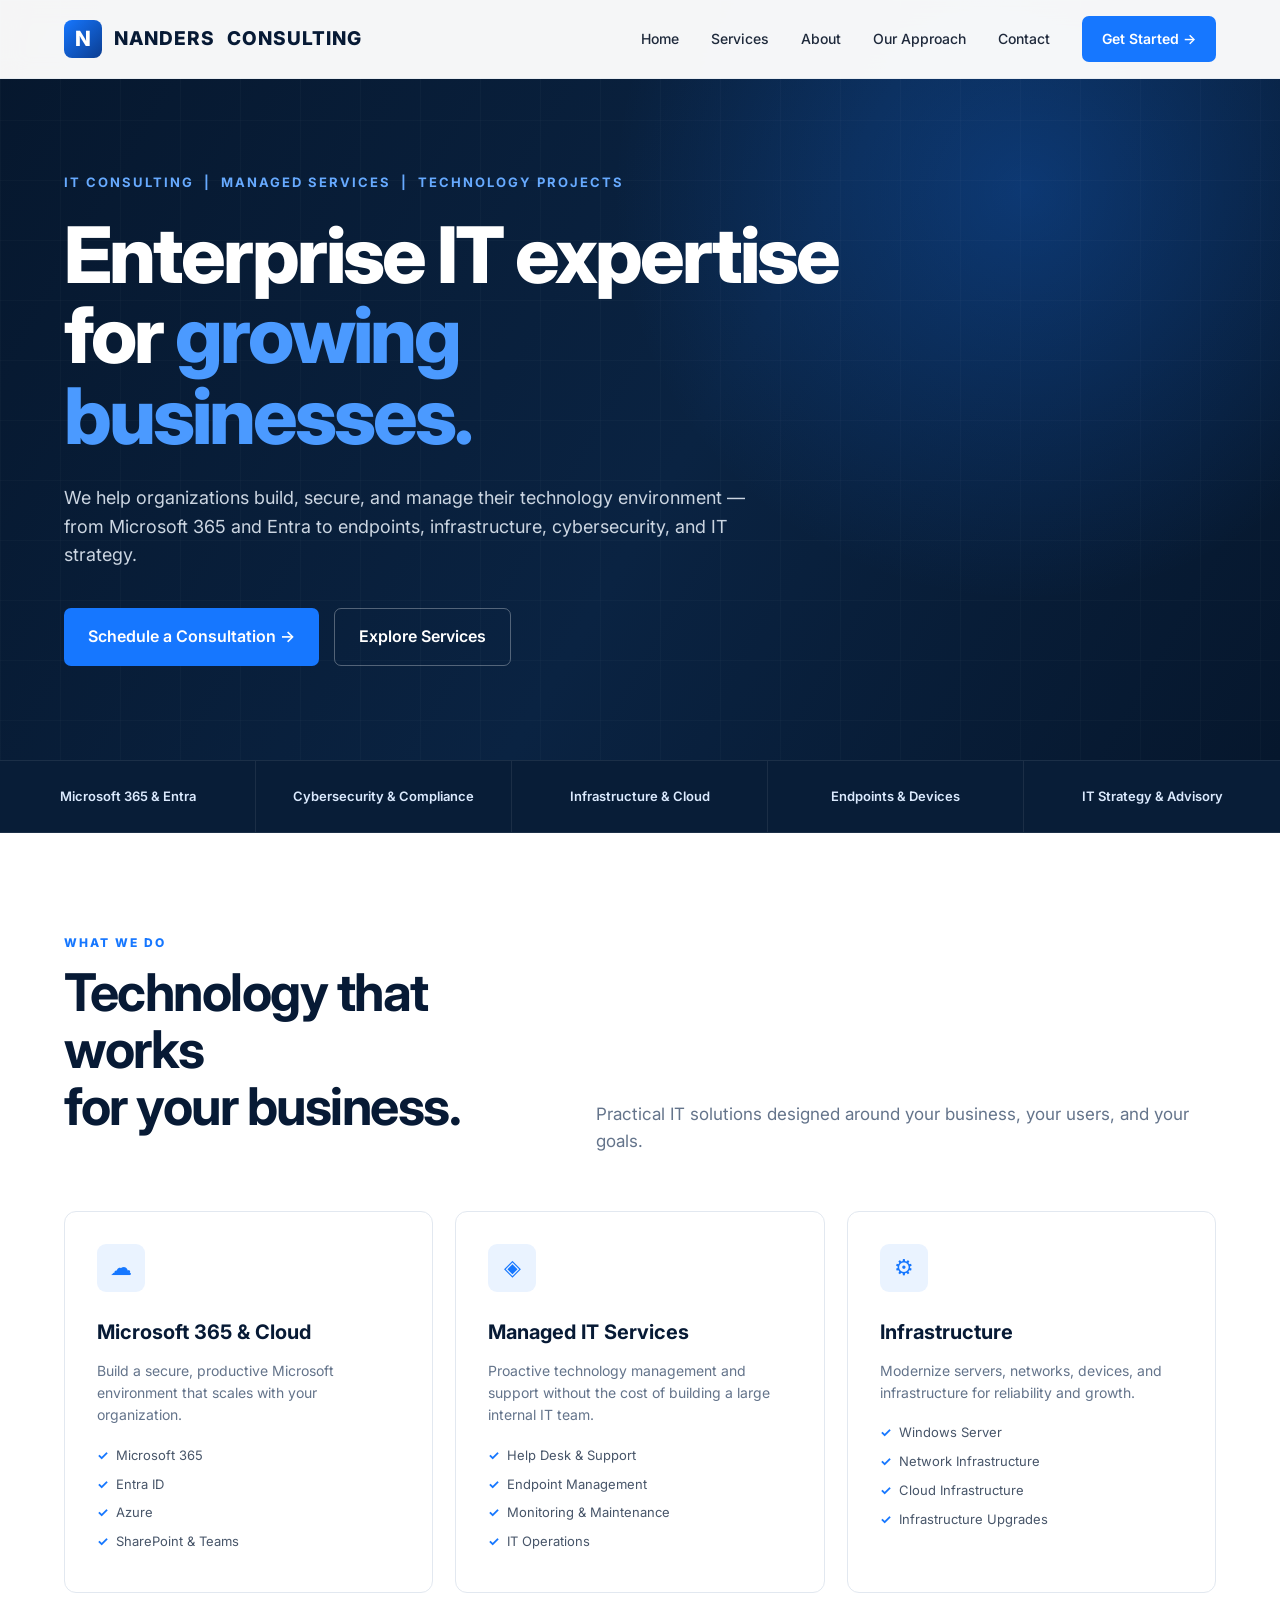
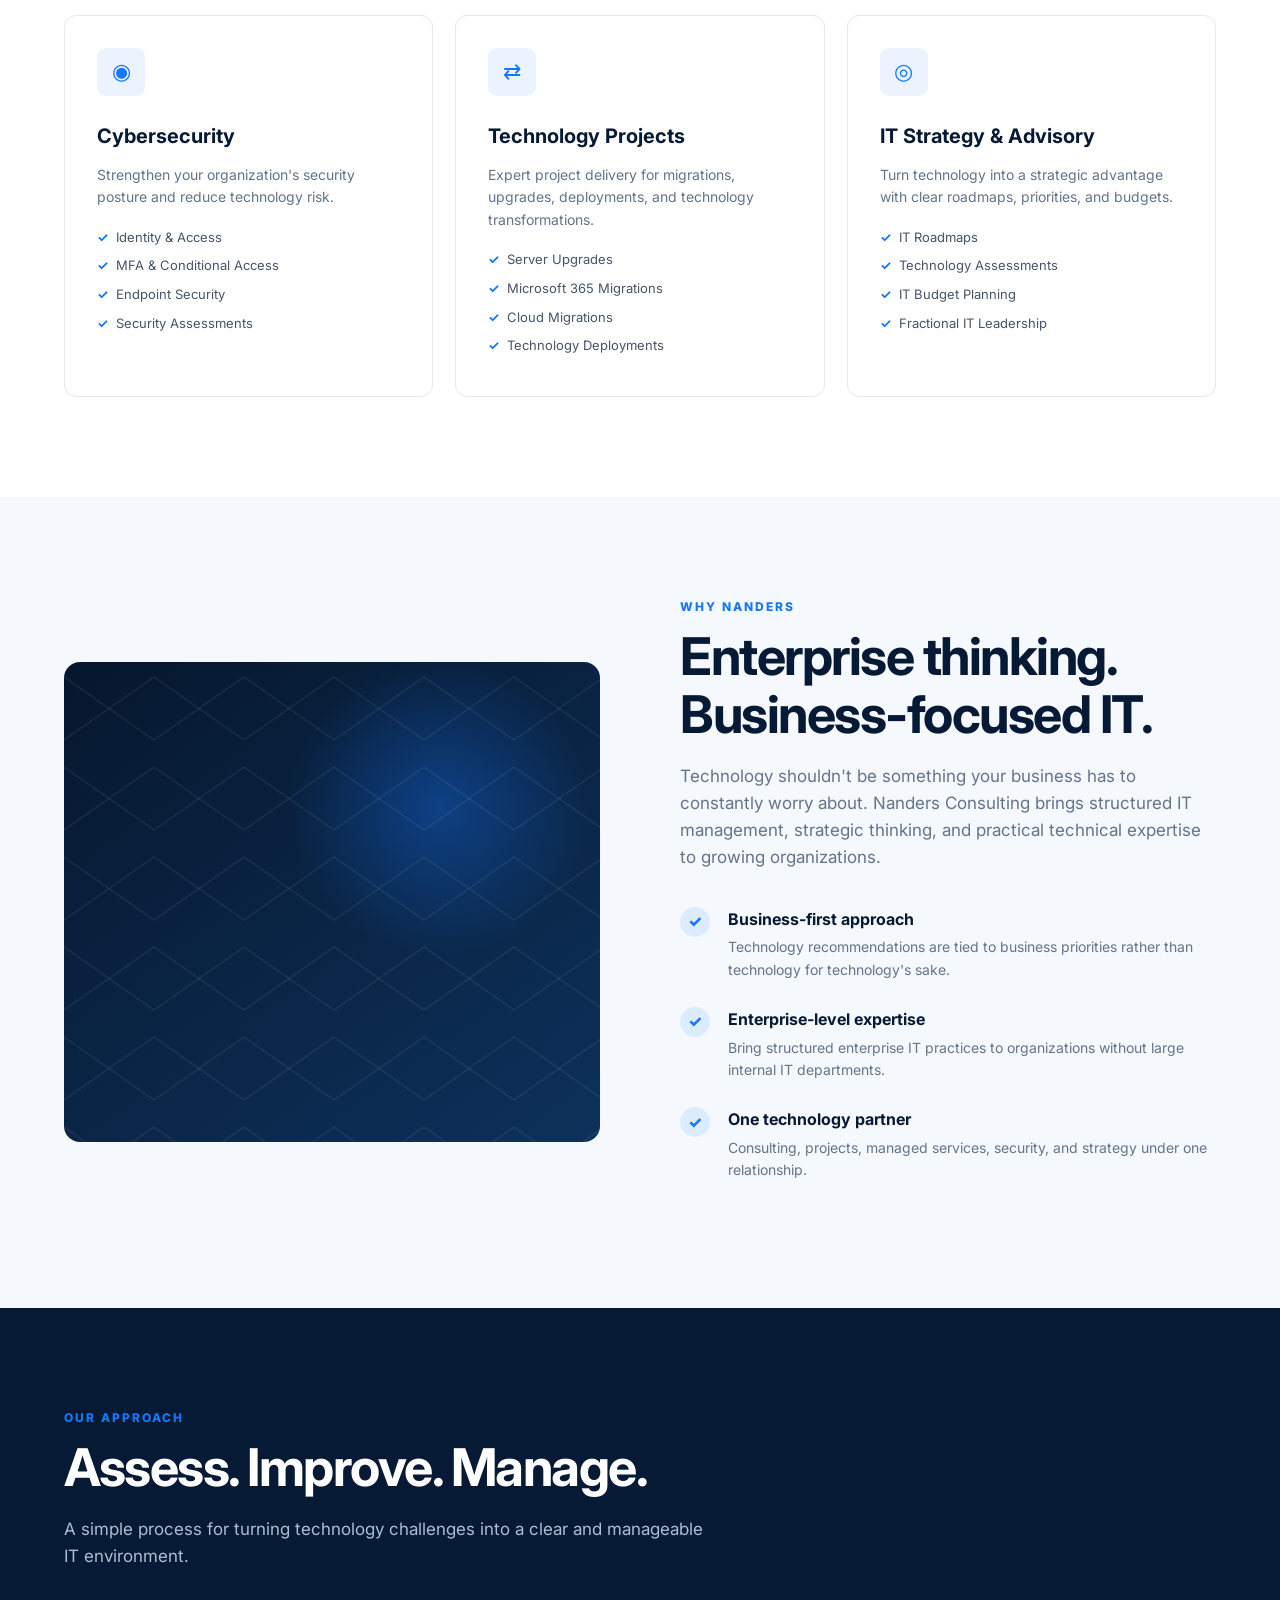
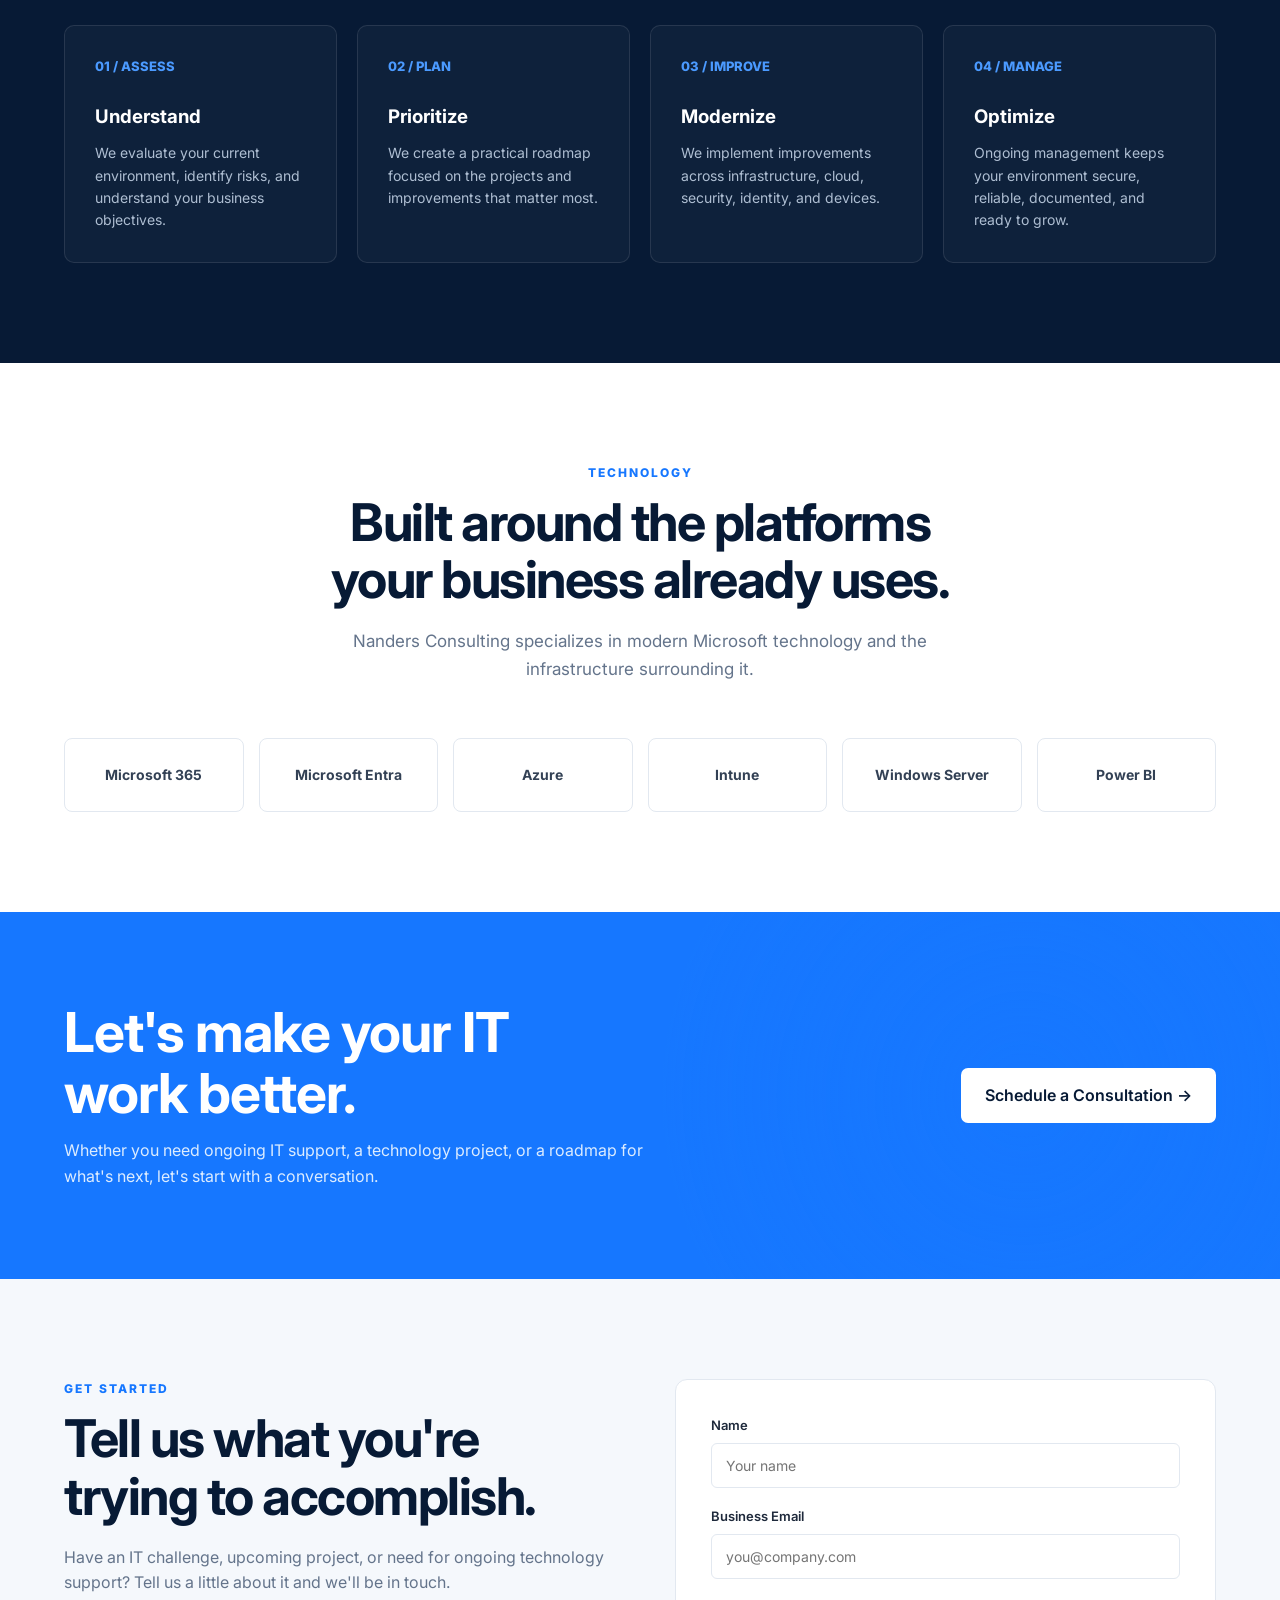
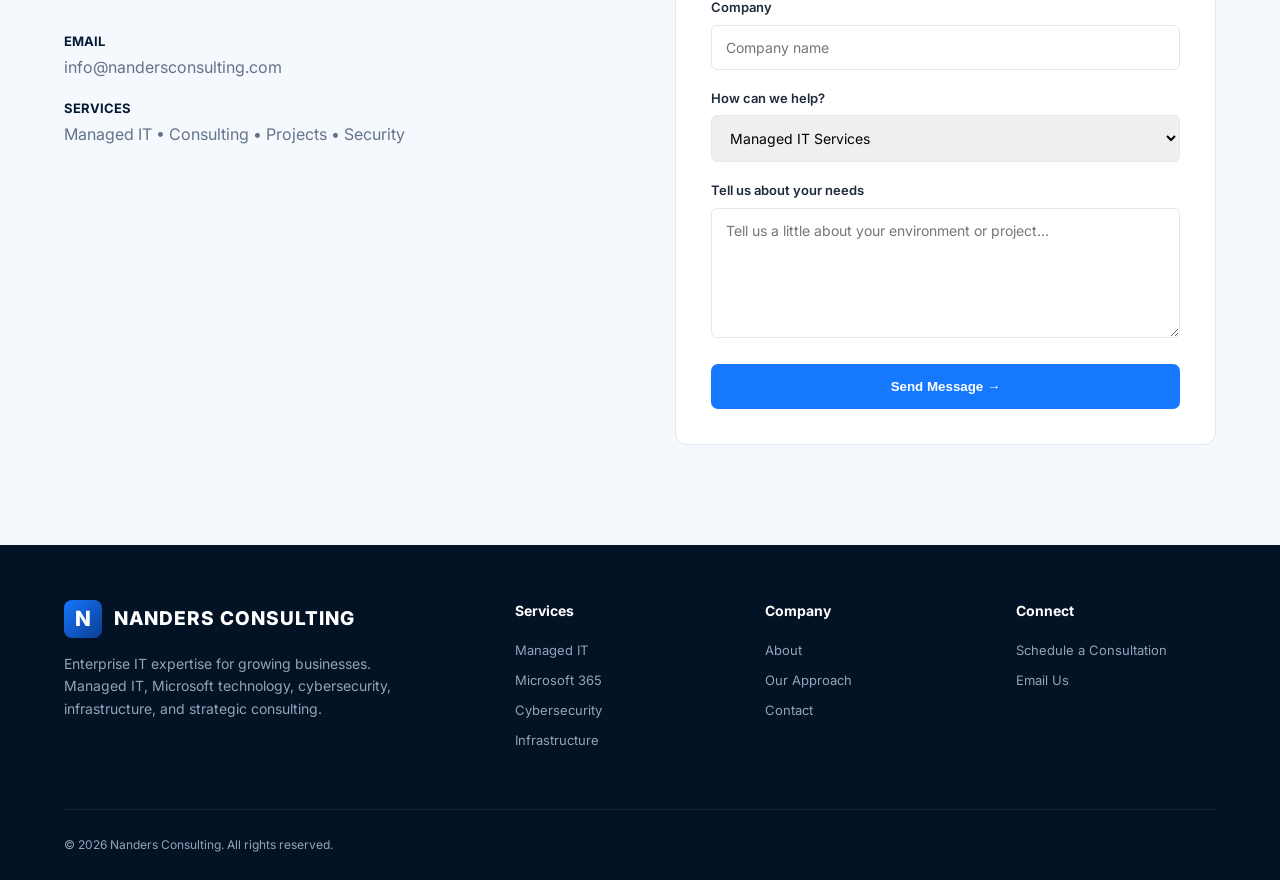
==== index.html @ 6efdb9e5 "Add files via upload" ====
<!DOCTYPE html>
<html lang="en">
<head>
    <meta charset="UTF-8">
    <meta name="viewport" content="width=device-width, initial-scale=1.0">

    <title>Nanders Consulting | IT Consulting & Managed Services</title>

    <meta name="description"
          content="Nanders Consulting provides IT consulting, managed services, cybersecurity, Microsoft 365, infrastructure, and technology projects for growing businesses.">

    <link rel="preconnect" href="https://fonts.googleapis.com">
    <link rel="preconnect" href="https://fonts.gstatic.com" crossorigin>
    <link href="https://fonts.googleapis.com/css2?family=Inter:wght@400;500;600;700;800&display=swap" rel="stylesheet">

    <style>

        /* =========================================
           GLOBAL
        ========================================= */

        :root {
            --navy: #071a35;
            --navy-light: #0d2749;
            --blue: #1677ff;
            --blue-light: #4b9aff;
            --white: #ffffff;
            --off-white: #f5f8fc;
            --gray: #64748b;
            --dark-gray: #1e293b;
            --border: #e2e8f0;
        }

        * {
            margin: 0;
            padding: 0;
            box-sizing: border-box;
        }

        html {
            scroll-behavior: smooth;
        }

        body {
            font-family: "Inter", sans-serif;
            color: var(--dark-gray);
            background: var(--white);
            line-height: 1.6;
        }

        a {
            text-decoration: none;
            color: inherit;
        }

        img {
            max-width: 100%;
        }

        .container {
            width: min(1180px, 90%);
            margin: auto;
        }

        .section {
            padding: 100px 0;
        }


        /* =========================================
           HEADER
        ========================================= */

        header {
            position: fixed;
            top: 0;
            left: 0;
            width: 100%;
            z-index: 1000;
            background: rgba(255,255,255,0.96);
            backdrop-filter: blur(12px);
            border-bottom: 1px solid rgba(226,232,240,.7);
        }

        .nav {
            height: 78px;
            display: flex;
            align-items: center;
            justify-content: space-between;
        }

        .logo {
            display: flex;
            align-items: center;
            gap: 12px;
            font-weight: 800;
            letter-spacing: 1px;
            font-size: 19px;
            color: var(--navy);
        }

        .logo-mark {
            width: 38px;
            height: 38px;
            border-radius: 8px;
            background: linear-gradient(135deg, var(--blue), #0b3d91);
            display: grid;
            place-items: center;
            color: white;
            font-weight: 800;
            font-size: 21px;
        }

        .nav-links {
            display: flex;
            align-items: center;
            gap: 32px;
            font-size: 14px;
            font-weight: 500;
        }

        .nav-links a {
            transition: .2s ease;
        }

        .nav-links a:hover {
            color: var(--blue);
        }

        .nav-button {
            background: var(--blue);
            color: white !important;
            padding: 12px 20px;
            border-radius: 7px;
            font-weight: 600;
        }

        .nav-button:hover {
            background: #0b63da;
        }

        .mobile-menu {
            display: none;
            font-size: 26px;
            cursor: pointer;
        }


        /* =========================================
           HERO
        ========================================= */

        .hero {
            min-height: 760px;
            padding-top: 78px;
            display: flex;
            align-items: center;
            position: relative;
            overflow: hidden;
            background:
                radial-gradient(circle at 80% 25%, rgba(22,119,255,.28), transparent 35%),
                linear-gradient(120deg, #06172d, #0a2342 55%, #06172d);
            color: white;
        }

        .hero::before {
            content: "";
            position: absolute;
            inset: 0;
            opacity: .18;
            background-image:
                linear-gradient(rgba(255,255,255,.12) 1px, transparent 1px),
                linear-gradient(90deg, rgba(255,255,255,.12) 1px, transparent 1px);
            background-size: 60px 60px;
        }

        .hero-content {
            position: relative;
            z-index: 2;
            max-width: 780px;
        }

        .eyebrow {
            color: #67aaff;
            font-size: 13px;
            font-weight: 700;
            letter-spacing: 2px;
            margin-bottom: 22px;
        }

        .hero h1 {
            font-size: clamp(48px, 7vw, 78px);
            line-height: 1.03;
            letter-spacing: -3px;
            margin-bottom: 28px;
            font-weight: 800;
        }

        .hero h1 span {
            color: var(--blue-light);
        }

        .hero p {
            max-width: 700px;
            font-size: 18px;
            color: #cbd5e1;
            margin-bottom: 38px;
        }

        .hero-buttons {
            display: flex;
            gap: 15px;
            flex-wrap: wrap;
        }

        .btn {
            display: inline-flex;
            align-items: center;
            justify-content: center;
            padding: 15px 24px;
            border-radius: 7px;
            font-weight: 600;
            transition: .25s ease;
        }

        .btn-primary {
            background: var(--blue);
            color: white;
        }

        .btn-primary:hover {
            transform: translateY(-2px);
            background: #0d68e6;
        }

        .btn-outline {
            border: 1px solid rgba(255,255,255,.3);
            color: white;
        }

        .btn-outline:hover {
            background: rgba(255,255,255,.08);
        }


        /* =========================================
           SERVICE BAR
        ========================================= */

        .service-bar {
            background: #081d37;
            border-top: 1px solid rgba(255,255,255,.08);
            border-bottom: 1px solid rgba(255,255,255,.08);
        }

        .service-grid {
            display: grid;
            grid-template-columns: repeat(5, 1fr);
        }

        .service-item {
            padding: 25px 18px;
            color: #dbeafe;
            text-align: center;
            font-size: 13px;
            font-weight: 600;
            border-right: 1px solid rgba(255,255,255,.08);
        }

        .service-item:last-child {
            border-right: none;
        }


        /* =========================================
           SECTION HEADERS
        ========================================= */

        .section-label {
            color: var(--blue);
            font-size: 12px;
            font-weight: 800;
            letter-spacing: 2px;
            margin-bottom: 12px;
        }

        .section-title {
            font-size: clamp(34px, 5vw, 52px);
            line-height: 1.1;
            letter-spacing: -1.5px;
            color: var(--navy);
            margin-bottom: 20px;
        }

        .section-description {
            color: var(--gray);
            max-width: 650px;
            font-size: 17px;
        }


        /* =========================================
           SERVICES
        ========================================= */

        .services {
            background: var(--white);
        }

        .services-header {
            display: flex;
            justify-content: space-between;
            align-items: end;
            margin-bottom: 55px;
            gap: 40px;
        }

        .services-grid {
            display: grid;
            grid-template-columns: repeat(3, 1fr);
            gap: 22px;
        }

        .service-card {
            border: 1px solid var(--border);
            border-radius: 12px;
            padding: 32px;
            transition: .25s ease;
            background: white;
        }

        .service-card:hover {
            transform: translateY(-5px);
            border-color: #b9d5ff;
            box-shadow: 0 15px 40px rgba(15, 40, 80, .08);
        }

        .service-icon {
            width: 48px;
            height: 48px;
            display: grid;
            place-items: center;
            border-radius: 9px;
            background: #eaf3ff;
            color: var(--blue);
            font-size: 22px;
            margin-bottom: 24px;
        }

        .service-card h3 {
            font-size: 20px;
            color: var(--navy);
            margin-bottom: 12px;
        }

        .service-card p {
            color: var(--gray);
            font-size: 14px;
        }

        .service-card ul {
            margin-top: 18px;
            list-style: none;
        }

        .service-card li {
            font-size: 13px;
            color: #475569;
            margin: 8px 0;
        }

        .service-card li::before {
            content: "✓";
            color: var(--blue);
            font-weight: bold;
            margin-right: 8px;
        }


        /* =========================================
           WHY NANDERS
        ========================================= */

        .why {
            background: var(--off-white);
        }

        .why-grid {
            display: grid;
            grid-template-columns: 1fr 1fr;
            gap: 80px;
            align-items: center;
        }

        .why-image {
            min-height: 480px;
            border-radius: 16px;
            background:
                radial-gradient(circle at 70% 30%, rgba(22,119,255,.35), transparent 30%),
                linear-gradient(145deg, #06172d, #0d315b);
            position: relative;
            overflow: hidden;
        }

        .network-lines {
            position: absolute;
            inset: 0;
            background-image:
                linear-gradient(35deg, transparent 48%, rgba(255,255,255,.08) 49%, transparent 50%),
                linear-gradient(-35deg, transparent 48%, rgba(255,255,255,.08) 49%, transparent 50%);
            background-size: 90px 90px;
        }

        .why-list {
            margin-top: 35px;
        }

        .why-item {
            display: flex;
            gap: 18px;
            margin-bottom: 26px;
        }

        .check {
            flex-shrink: 0;
            width: 30px;
            height: 30px;
            border-radius: 50%;
            background: #dcecff;
            color: var(--blue);
            display: grid;
            place-items: center;
            font-weight: 800;
        }

        .why-item h4 {
            color: var(--navy);
            margin-bottom: 4px;
        }

        .why-item p {
            color: var(--gray);
            font-size: 14px;
        }


        /* =========================================
           APPROACH
        ========================================= */

        .approach {
            background: var(--navy);
            color: white;
        }

        .approach .section-title {
            color: white;
        }

        .approach .section-description {
            color: #aebed2;
        }

        .approach-grid {
            margin-top: 55px;
            display: grid;
            grid-template-columns: repeat(4, 1fr);
            gap: 20px;
        }

        .approach-card {
            border: 1px solid rgba(255,255,255,.1);
            padding: 30px;
            border-radius: 10px;
            background: rgba(255,255,255,.03);
        }

        .number {
            color: #4b9aff;
            font-size: 13px;
            font-weight: 800;
            margin-bottom: 25px;
        }

        .approach-card h3 {
            margin-bottom: 10px;
        }

        .approach-card p {
            color: #aebed2;
            font-size: 14px;
        }


        /* =========================================
           TECHNOLOGIES
        ========================================= */

        .technology {
            text-align: center;
        }

        .technology .section-description {
            margin: auto;
        }

        .tech-grid {
            margin-top: 55px;
            display: grid;
            grid-template-columns: repeat(6, 1fr);
            gap: 15px;
        }

        .tech {
            border: 1px solid var(--border);
            padding: 25px 10px;
            border-radius: 8px;
            font-weight: 700;
            color: #334155;
            font-size: 14px;
        }


        /* =========================================
           CTA
        ========================================= */

        .cta {
            background:
                radial-gradient(circle at 80% 50%, rgba(22,119,255,.35), transparent 35%),
                var(--blue);
            color: white;
            padding: 90px 0;
        }

        .cta-inner {
            display: flex;
            justify-content: space-between;
            align-items: center;
            gap: 40px;
        }

        .cta h2 {
            font-size: clamp(35px, 5vw, 55px);
            line-height: 1.1;
            letter-spacing: -1px;
            margin-bottom: 15px;
        }

        .cta p {
            color: #dcecff;
            max-width: 600px;
        }

        .cta .btn {
            background: white;
            color: var(--navy);
            white-space: nowrap;
        }


        /* =========================================
           CONTACT
        ========================================= */

        .contact {
            background: var(--off-white);
        }

        .contact-grid {
            display: grid;
            grid-template-columns: 1fr 1fr;
            gap: 70px;
        }

        .contact-info p {
            color: var(--gray);
            margin-bottom: 25px;
        }

        .contact-details {
            margin-top: 35px;
        }

        .contact-detail {
            margin-bottom: 18px;
        }

        .contact-detail strong {
            display: block;
            color: var(--navy);
            font-size: 13px;
            margin-bottom: 3px;
        }

        .contact-detail span {
            color: var(--gray);
        }

        .contact-form {
            background: white;
            border: 1px solid var(--border);
            padding: 35px;
            border-radius: 12px;
        }

        .form-group {
            margin-bottom: 18px;
        }

        .form-group label {
            display: block;
            font-size: 13px;
            font-weight: 600;
            margin-bottom: 7px;
        }

        .form-group input,
        .form-group textarea,
        .form-group select {
            width: 100%;
            padding: 13px 14px;
            border: 1px solid var(--border);
            border-radius: 6px;
            font-family: inherit;
            font-size: 14px;
            outline: none;
        }

        .form-group input:focus,
        .form-group textarea:focus,
        .form-group select:focus {
            border-color: var(--blue);
        }

        .form-group textarea {
            min-height: 130px;
            resize: vertical;
        }

        .form-submit {
            border: none;
            cursor: pointer;
            width: 100%;
        }


        /* =========================================
           FOOTER
        ========================================= */

        footer {
            background: #041225;
            color: #94a3b8;
            padding: 55px 0 25px;
        }

        .footer-grid {
            display: grid;
            grid-template-columns: 2fr 1fr 1fr 1fr;
            gap: 50px;
            margin-bottom: 50px;
        }

        .footer-logo {
            color: white;
            margin-bottom: 15px;
        }

        .footer-description {
            max-width: 350px;
            font-size: 14px;
        }

        footer h4 {
            color: white;
            margin-bottom: 18px;
            font-size: 14px;
        }

        footer ul {
            list-style: none;
        }

        footer li {
            margin: 9px 0;
            font-size: 13px;
        }

        footer a:hover {
            color: white;
        }

        .copyright {
            padding-top: 25px;
            border-top: 1px solid rgba(255,255,255,.08);
            font-size: 12px;
        }


        /* =========================================
           RESPONSIVE
        ========================================= */

        @media (max-width: 900px) {

            .nav-links {
                display: none;
                position: absolute;
                top: 78px;
                left: 0;
                width: 100%;
                background: white;
                flex-direction: column;
                padding: 25px;
                gap: 20px;
                border-bottom: 1px solid var(--border);
            }

            .nav-links.active {
                display: flex;
            }

            .mobile-menu {
                display: block;
            }

            .service-grid {
                grid-template-columns: repeat(2, 1fr);
            }

            .service-item {
                border-bottom: 1px solid rgba(255,255,255,.08);
            }

            .services-grid {
                grid-template-columns: repeat(2, 1fr);
            }

            .why-grid,
            .contact-grid {
                grid-template-columns: 1fr;
            }

            .approach-grid {
                grid-template-columns: repeat(2, 1fr);
            }

            .tech-grid {
                grid-template-columns: repeat(3, 1fr);
            }

            .footer-grid {
                grid-template-columns: repeat(2, 1fr);
            }

            .cta-inner {
                flex-direction: column;
                align-items: flex-start;
            }
        }


        @media (max-width: 600px) {

            .section {
                padding: 70px 0;
            }

            .hero {
                min-height: 680px;
            }

            .hero h1 {
                font-size: 48px;
                letter-spacing: -2px;
            }

            .hero p {
                font-size: 16px;
            }

            .service-grid,
            .services-grid,
            .approach-grid,
            .tech-grid,
            .footer-grid {
                grid-template-columns: 1fr;
            }

            .services-header {
                display: block;
            }

            .why-image {
                min-height: 320px;
            }

            .contact-form {
                padding: 25px;
            }

            .footer-grid {
                gap: 30px;
            }
        }

    </style>
</head>


<body>


<!-- =========================================
     HEADER
========================================= -->

<header>

    <div class="container nav">

        <a href="#" class="logo">

            <div class="logo-mark">
                N
            </div>

            NANDERS
            <span>CONSULTING</span>

        </a>


        <nav class="nav-links" id="navLinks">

            <a href="#home">Home</a>
            <a href="#services">Services</a>
            <a href="#about">About</a>
            <a href="#approach">Our Approach</a>
            <a href="#contact">Contact</a>

            <a href="#contact" class="nav-button">
                Get Started →
            </a>

        </nav>


        <div class="mobile-menu" id="mobileMenu">
            ☰
        </div>

    </div>

</header>



<!-- =========================================
     HERO
========================================= -->

<section class="hero" id="home">

    <div class="container">

        <div class="hero-content">

            <div class="eyebrow">
                IT CONSULTING &nbsp;|&nbsp; MANAGED SERVICES &nbsp;|&nbsp; TECHNOLOGY PROJECTS
            </div>

            <h1>
                Enterprise IT expertise for
                <span>growing businesses.</span>
            </h1>

            <p>
                We help organizations build, secure, and manage their
                technology environment — from Microsoft 365 and Entra
                to endpoints, infrastructure, cybersecurity, and IT strategy.
            </p>

            <div class="hero-buttons">

                <a href="#contact" class="btn btn-primary">
                    Schedule a Consultation →
                </a>

                <a href="#services" class="btn btn-outline">
                    Explore Services
                </a>

            </div>

        </div>

    </div>

</section>



<!-- =========================================
     SERVICE BAR
========================================= -->

<section class="service-bar">

    <div class="service-grid">

        <div class="service-item">
            Microsoft 365 & Entra
        </div>

        <div class="service-item">
            Cybersecurity & Compliance
        </div>

        <div class="service-item">
            Infrastructure & Cloud
        </div>

        <div class="service-item">
            Endpoints & Devices
        </div>

        <div class="service-item">
            IT Strategy & Advisory
        </div>

    </div>

</section>



<!-- =========================================
     SERVICES
========================================= -->

<section class="section services" id="services">

    <div class="container">

        <div class="services-header">

            <div>

                <div class="section-label">
                    WHAT WE DO
                </div>

                <h2 class="section-title">
                    Technology that works<br>
                    for your business.
                </h2>

            </div>

            <p class="section-description">
                Practical IT solutions designed around your business,
                your users, and your goals.
            </p>

        </div>


        <div class="services-grid">


            <!-- CARD -->

            <div class="service-card">

                <div class="service-icon">
                    ☁
                </div>

                <h3>
                    Microsoft 365 & Cloud
                </h3>

                <p>
                    Build a secure, productive Microsoft environment
                    that scales with your organization.
                </p>

                <ul>
                    <li>Microsoft 365</li>
                    <li>Entra ID</li>
                    <li>Azure</li>
                    <li>SharePoint & Teams</li>
                </ul>

            </div>


            <!-- CARD -->

            <div class="service-card">

                <div class="service-icon">
                    ◈
                </div>

                <h3>
                    Managed IT Services
                </h3>

                <p>
                    Proactive technology management and support
                    without the cost of building a large internal IT team.
                </p>

                <ul>
                    <li>Help Desk & Support</li>
                    <li>Endpoint Management</li>
                    <li>Monitoring & Maintenance</li>
                    <li>IT Operations</li>
                </ul>

            </div>


            <!-- CARD -->

            <div class="service-card">

                <div class="service-icon">
                    ⚙
                </div>

                <h3>
                    Infrastructure
                </h3>

                <p>
                    Modernize servers, networks, devices, and
                    infrastructure for reliability and growth.
                </p>

                <ul>
                    <li>Windows Server</li>
                    <li>Network Infrastructure</li>
                    <li>Cloud Infrastructure</li>
                    <li>Infrastructure Upgrades</li>
                </ul>

            </div>


            <!-- CARD -->

            <div class="service-card">

                <div class="service-icon">
                    ◉
                </div>

                <h3>
                    Cybersecurity
                </h3>

                <p>
                    Strengthen your organization's security posture
                    and reduce technology risk.
                </p>

                <ul>
                    <li>Identity & Access</li>
                    <li>MFA & Conditional Access</li>
                    <li>Endpoint Security</li>
                    <li>Security Assessments</li>
                </ul>

            </div>


            <!-- CARD -->

            <div class="service-card">

                <div class="service-icon">
                    ⇄
                </div>

                <h3>
                    Technology Projects
                </h3>

                <p>
                    Expert project delivery for migrations,
                    upgrades, deployments, and technology transformations.
                </p>

                <ul>
                    <li>Server Upgrades</li>
                    <li>Microsoft 365 Migrations</li>
                    <li>Cloud Migrations</li>
                    <li>Technology Deployments</li>
                </ul>

            </div>


            <!-- CARD -->

            <div class="service-card">

                <div class="service-icon">
                    ◎
                </div>

                <h3>
                    IT Strategy & Advisory
                </h3>

                <p>
                    Turn technology into a strategic advantage with
                    clear roadmaps, priorities, and budgets.
                </p>

                <ul>
                    <li>IT Roadmaps</li>
                    <li>Technology Assessments</li>
                    <li>IT Budget Planning</li>
                    <li>Fractional IT Leadership</li>
                </ul>

            </div>

        </div>

    </div>

</section>



<!-- =========================================
     WHY NANDERS
========================================= -->

<section class="section why" id="about">

    <div class="container">

        <div class="why-grid">


            <div class="why-image">

                <div class="network-lines"></div>

            </div>


            <div>

                <div class="section-label">
                    WHY NANDERS
                </div>

                <h2 class="section-title">
                    Enterprise thinking.
                    Business-focused IT.
                </h2>

                <p class="section-description">
                    Technology shouldn't be something your business
                    has to constantly worry about. Nanders Consulting
                    brings structured IT management, strategic thinking,
                    and practical technical expertise to growing organizations.
                </p>


                <div class="why-list">


                    <div class="why-item">

                        <div class="check">
                            ✓
                        </div>

                        <div>

                            <h4>
                                Business-first approach
                            </h4>

                            <p>
                                Technology recommendations are tied to
                                business priorities rather than technology for technology's sake.
                            </p>

                        </div>

                    </div>


                    <div class="why-item">

                        <div class="check">
                            ✓
                        </div>

                        <div>

                            <h4>
                                Enterprise-level expertise
                            </h4>

                            <p>
                                Bring structured enterprise IT practices
                                to organizations without large internal IT departments.
                            </p>

                        </div>

                    </div>


                    <div class="why-item">

                        <div class="check">
                            ✓
                        </div>

                        <div>

                            <h4>
                                One technology partner
                            </h4>

                            <p>
                                Consulting, projects, managed services,
                                security, and strategy under one relationship.
                            </p>

                        </div>

                    </div>

                </div>

            </div>

        </div>

    </div>

</section>



<!-- =========================================
     APPROACH
========================================= -->

<section class="section approach" id="approach">

    <div class="container">

        <div class="section-label">
            OUR APPROACH
        </div>

        <h2 class="section-title">
            Assess. Improve. Manage.
        </h2>

        <p class="section-description">
            A simple process for turning technology challenges
            into a clear and manageable IT environment.
        </p>


        <div class="approach-grid">


            <div class="approach-card">

                <div class="number">
                    01 / ASSESS
                </div>

                <h3>
                    Understand
                </h3>

                <p>
                    We evaluate your current environment,
                    identify risks, and understand your business objectives.
                </p>

            </div>


            <div class="approach-card">

                <div class="number">
                    02 / PLAN
                </div>

                <h3>
                    Prioritize
                </h3>

                <p>
                    We create a practical roadmap focused on
                    the projects and improvements that matter most.
                </p>

            </div>


            <div class="approach-card">

                <div class="number">
                    03 / IMPROVE
                </div>

                <h3>
                    Modernize
                </h3>

                <p>
                    We implement improvements across infrastructure,
                    cloud, security, identity, and devices.
                </p>

            </div>


            <div class="approach-card">

                <div class="number">
                    04 / MANAGE
                </div>

                <h3>
                    Optimize
                </h3>

                <p>
                    Ongoing management keeps your environment
                    secure, reliable, documented, and ready to grow.
                </p>

            </div>

        </div>

    </div>

</section>



<!-- =========================================
     TECHNOLOGY
========================================= -->

<section class="section technology">

    <div class="container">

        <div class="section-label">
            TECHNOLOGY
        </div>

        <h2 class="section-title">
            Built around the platforms<br>
            your business already uses.
        </h2>

        <p class="section-description">
            Nanders Consulting specializes in modern Microsoft
            technology and the infrastructure surrounding it.
        </p>


        <div class="tech-grid">

            <div class="tech">
                Microsoft 365
            </div>

            <div class="tech">
                Microsoft Entra
            </div>

            <div class="tech">
                Azure
            </div>

            <div class="tech">
                Intune
            </div>

            <div class="tech">
                Windows Server
            </div>

            <div class="tech">
                Power BI
            </div>

        </div>

    </div>

</section>



<!-- =========================================
     CTA
========================================= -->

<section class="cta">

    <div class="container cta-inner">

        <div>

            <h2>
                Let's make your IT<br>
                work better.
            </h2>

            <p>
                Whether you need ongoing IT support,
                a technology project, or a roadmap for what's next,
                let's start with a conversation.
            </p>

        </div>


        <a href="#contact" class="btn">
            Schedule a Consultation →
        </a>

    </div>

</section>



<!-- =========================================
     CONTACT
========================================= -->

<section class="section contact" id="contact">

    <div class="container">

        <div class="contact-grid">


            <div class="contact-info">

                <div class="section-label">
                    GET STARTED
                </div>

                <h2 class="section-title">
                    Tell us what you're
                    trying to accomplish.
                </h2>

                <p>
                    Have an IT challenge, upcoming project,
                    or need for ongoing technology support?
                    Tell us a little about it and we'll be in touch.
                </p>


                <div class="contact-details">

                    <div class="contact-detail">

                        <strong>
                            EMAIL
                        </strong>

                        <span>
                            info@nandersconsulting.com
                        </span>

                    </div>


                    <div class="contact-detail">

                        <strong>
                            SERVICES
                        </strong>

                        <span>
                            Managed IT • Consulting • Projects • Security
                        </span>

                    </div>

                </div>

            </div>



            <form class="contact-form" id="contactForm">


                <div class="form-group">

                    <label>
                        Name
                    </label>

                    <input
                        type="text"
                        name="name"
                        placeholder="Your name"
                        required
                    >

                </div>


                <div class="form-group">

                    <label>
                        Business Email
                    </label>

                    <input
                        type="email"
                        name="email"
                        placeholder="you@company.com"
                        required
                    >

                </div>


                <div class="form-group">

                    <label>
                        Company
                    </label>

                    <input
                        type="text"
                        name="company"
                        placeholder="Company name"
                    >

                </div>


                <div class="form-group">

                    <label>
                        How can we help?
                    </label>

                    <select name="service">

                        <option>
                            Managed IT Services
                        </option>

                        <option>
                            Microsoft 365 / Entra
                        </option>

                        <option>
                            Cybersecurity
                        </option>

                        <option>
                            Infrastructure
                        </option>

                        <option>
                            Technology Project
                        </option>

                        <option>
                            IT Strategy / Advisory
                        </option>

                        <option>
                            Other
                        </option>

                    </select>

                </div>


                <div class="form-group">

                    <label>
                        Tell us about your needs
                    </label>

                    <textarea
                        name="message"
                        placeholder="Tell us a little about your environment or project..."
                        required
                    ></textarea>

                </div>


                <button
                    type="submit"
                    class="btn btn-primary form-submit"
                >
                    Send Message →
                </button>

            </form>

        </div>

    </div>

</section>



<!-- =========================================
     FOOTER
========================================= -->

<footer>

    <div class="container">

        <div class="footer-grid">


            <div>

                <div class="logo footer-logo">

                    <div class="logo-mark">
                        N
                    </div>

                    NANDERS CONSULTING

                </div>

                <p class="footer-description">
                    Enterprise IT expertise for growing businesses.
                    Managed IT, Microsoft technology, cybersecurity,
                    infrastructure, and strategic consulting.
                </p>

            </div>


            <div>

                <h4>
                    Services
                </h4>

                <ul>

                    <li>
                        <a href="#services">
                            Managed IT
                        </a>
                    </li>

                    <li>
                        <a href="#services">
                            Microsoft 365
                        </a>
                    </li>

                    <li>
                        <a href="#services">
                            Cybersecurity
                        </a>
                    </li>

                    <li>
                        <a href="#services">
                            Infrastructure
                        </a>
                    </li>

                </ul>

            </div>


            <div>

                <h4>
                    Company
                </h4>

                <ul>

                    <li>
                        <a href="#about">
                            About
                        </a>
                    </li>

                    <li>
                        <a href="#approach">
                            Our Approach
                        </a>
                    </li>

                    <li>
                        <a href="#contact">
                            Contact
                        </a>
                    </li>

                </ul>

            </div>


            <div>

                <h4>
                    Connect
                </h4>

                <ul>

                    <li>
                        <a href="#contact">
                            Schedule a Consultation
                        </a>
                    </li>

                    <li>
                        <a href="mailto:info@nandersconsulting.com">
                            Email Us
                        </a>
                    </li>

                </ul>

            </div>

        </div>


        <div class="copyright">

            © 2026 Nanders Consulting. All rights reserved.

        </div>

    </div>

</footer>



<!-- =========================================
     JAVASCRIPT
========================================= -->

<script>

    /* Mobile Navigation */

    const mobileMenu = document.getElementById("mobileMenu");
    const navLinks = document.getElementById("navLinks");

    mobileMenu.addEventListener("click", () => {

        navLinks.classList.toggle("active");

    });


    /* Close mobile navigation after clicking */

    document.querySelectorAll(".nav-links a").forEach(link => {

        link.addEventListener("click", () => {

            navLinks.classList.remove("active");

        });

    });


    /* Contact Form */

    const contactForm = document.getElementById("contactForm");

    contactForm.addEventListener("submit", function(event) {

        event.preventDefault();

        alert(
            "Thank you for contacting Nanders Consulting. " +
            "We'll be in touch shortly."
        );

        contactForm.reset();

    });

</script>


</body>
</html>
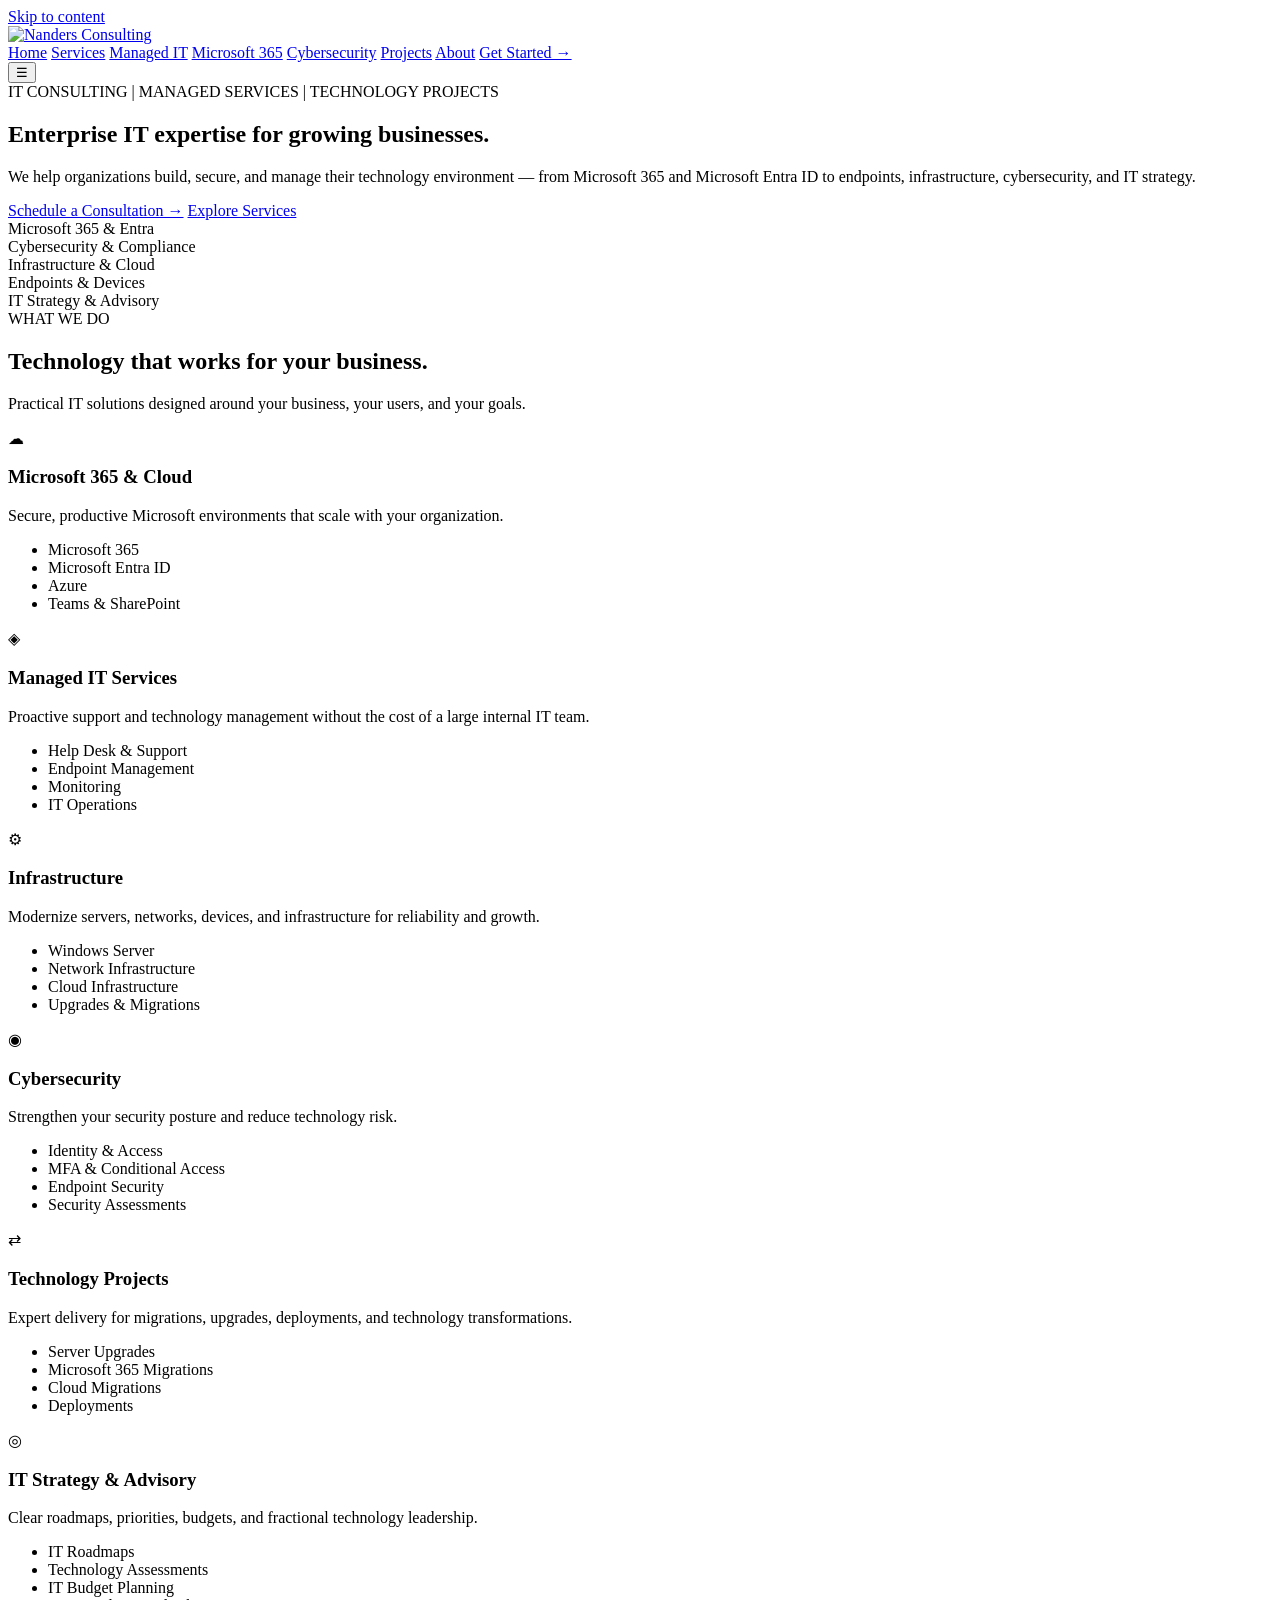
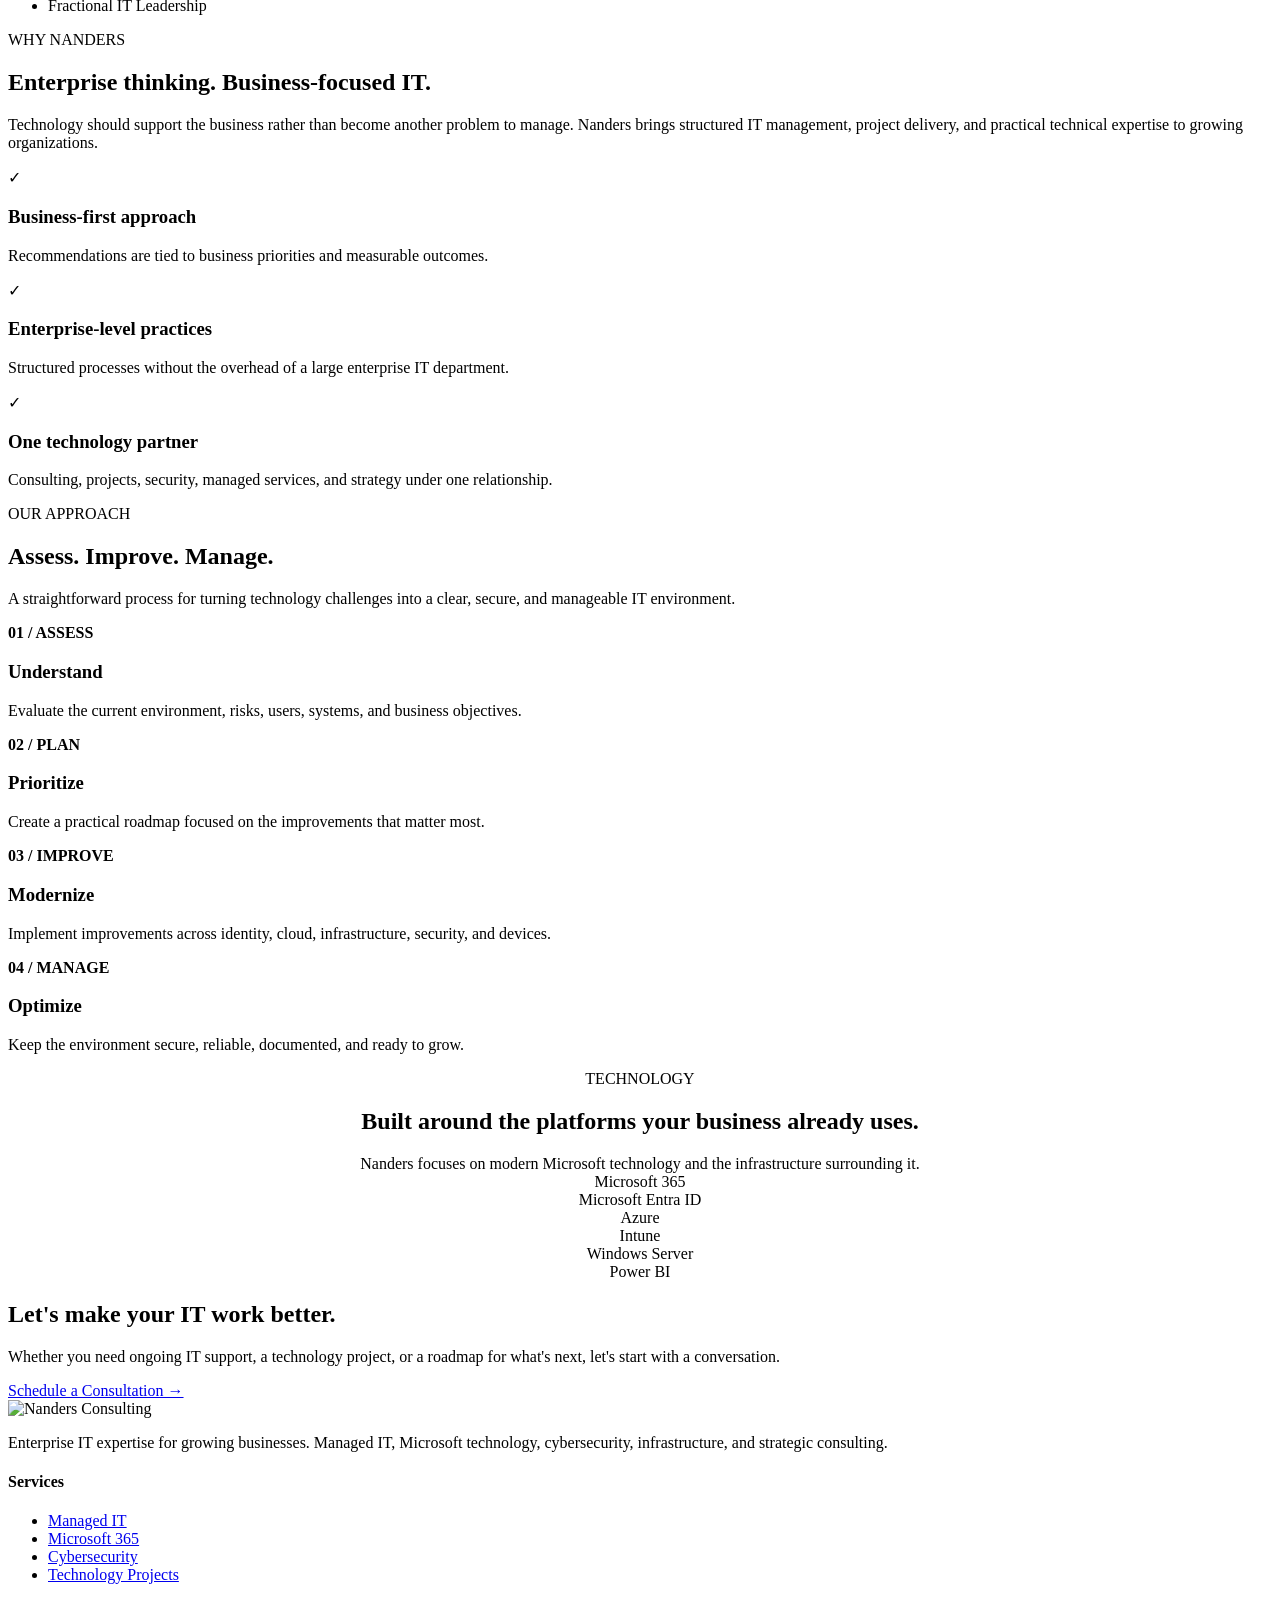
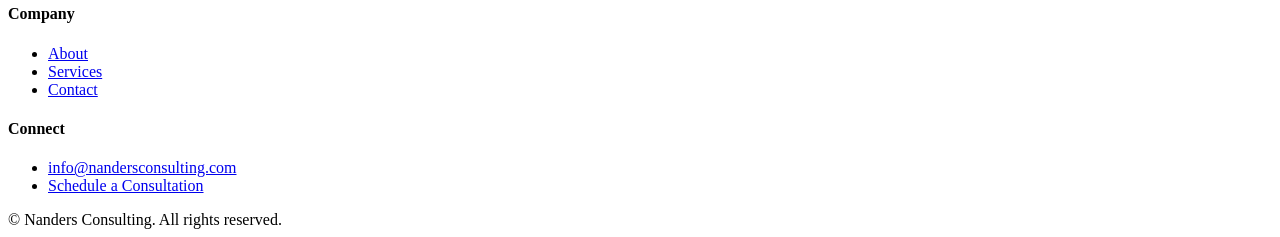
==== commit 07d4dd04: "Add files via upload" ====
--- a/index.html
+++ b/index.html
@@ -1,1830 +1,127 @@
-<!DOCTYPE html>
+<!doctype html>
 <html lang="en">
 <head>
-    <meta charset="UTF-8">
-    <meta name="viewport" content="width=device-width, initial-scale=1.0">
-
-    <title>Nanders Consulting | IT Consulting & Managed Services</title>
-
-    <meta name="description"
-          content="Nanders Consulting provides IT consulting, managed services, cybersecurity, Microsoft 365, infrastructure, and technology projects for growing businesses.">
-
-    <link rel="preconnect" href="https://fonts.googleapis.com">
-    <link rel="preconnect" href="https://fonts.gstatic.com" crossorigin>
-    <link href="https://fonts.googleapis.com/css2?family=Inter:wght@400;500;600;700;800&display=swap" rel="stylesheet">
-
-    <style>
-
-        /* =========================================
-           GLOBAL
-        ========================================= */
-
-        :root {
-            --navy: #071a35;
-            --navy-light: #0d2749;
-            --blue: #1677ff;
-            --blue-light: #4b9aff;
-            --white: #ffffff;
-            --off-white: #f5f8fc;
-            --gray: #64748b;
-            --dark-gray: #1e293b;
-            --border: #e2e8f0;
-        }
-
-        * {
-            margin: 0;
-            padding: 0;
-            box-sizing: border-box;
-        }
-
-        html {
-            scroll-behavior: smooth;
-        }
-
-        body {
-            font-family: "Inter", sans-serif;
-            color: var(--dark-gray);
-            background: var(--white);
-            line-height: 1.6;
-        }
-
-        a {
-            text-decoration: none;
-            color: inherit;
-        }
-
-        img {
-            max-width: 100%;
-        }
-
-        .container {
-            width: min(1180px, 90%);
-            margin: auto;
-        }
-
-        .section {
-            padding: 100px 0;
-        }
-
-
-        /* =========================================
-           HEADER
-        ========================================= */
-
-        header {
-            position: fixed;
-            top: 0;
-            left: 0;
-            width: 100%;
-            z-index: 1000;
-            background: rgba(255,255,255,0.96);
-            backdrop-filter: blur(12px);
-            border-bottom: 1px solid rgba(226,232,240,.7);
-        }
-
-        .nav {
-            height: 78px;
-            display: flex;
-            align-items: center;
-            justify-content: space-between;
-        }
-
-        .logo {
-            display: flex;
-            align-items: center;
-            gap: 12px;
-            font-weight: 800;
-            letter-spacing: 1px;
-            font-size: 19px;
-            color: var(--navy);
-        }
-
-        .logo-mark {
-            width: 38px;
-            height: 38px;
-            border-radius: 8px;
-            background: linear-gradient(135deg, var(--blue), #0b3d91);
-            display: grid;
-            place-items: center;
-            color: white;
-            font-weight: 800;
-            font-size: 21px;
-        }
-
-        .nav-links {
-            display: flex;
-            align-items: center;
-            gap: 32px;
-            font-size: 14px;
-            font-weight: 500;
-        }
-
-        .nav-links a {
-            transition: .2s ease;
-        }
-
-        .nav-links a:hover {
-            color: var(--blue);
-        }
-
-        .nav-button {
-            background: var(--blue);
-            color: white !important;
-            padding: 12px 20px;
-            border-radius: 7px;
-            font-weight: 600;
-        }
-
-        .nav-button:hover {
-            background: #0b63da;
-        }
-
-        .mobile-menu {
-            display: none;
-            font-size: 26px;
-            cursor: pointer;
-        }
-
-
-        /* =========================================
-           HERO
-        ========================================= */
-
-        .hero {
-            min-height: 760px;
-            padding-top: 78px;
-            display: flex;
-            align-items: center;
-            position: relative;
-            overflow: hidden;
-            background:
-                radial-gradient(circle at 80% 25%, rgba(22,119,255,.28), transparent 35%),
-                linear-gradient(120deg, #06172d, #0a2342 55%, #06172d);
-            color: white;
-        }
-
-        .hero::before {
-            content: "";
-            position: absolute;
-            inset: 0;
-            opacity: .18;
-            background-image:
-                linear-gradient(rgba(255,255,255,.12) 1px, transparent 1px),
-                linear-gradient(90deg, rgba(255,255,255,.12) 1px, transparent 1px);
-            background-size: 60px 60px;
-        }
-
-        .hero-content {
-            position: relative;
-            z-index: 2;
-            max-width: 780px;
-        }
-
-        .eyebrow {
-            color: #67aaff;
-            font-size: 13px;
-            font-weight: 700;
-            letter-spacing: 2px;
-            margin-bottom: 22px;
-        }
-
-        .hero h1 {
-            font-size: clamp(48px, 7vw, 78px);
-            line-height: 1.03;
-            letter-spacing: -3px;
-            margin-bottom: 28px;
-            font-weight: 800;
-        }
-
-        .hero h1 span {
-            color: var(--blue-light);
-        }
-
-        .hero p {
-            max-width: 700px;
-            font-size: 18px;
-            color: #cbd5e1;
-            margin-bottom: 38px;
-        }
-
-        .hero-buttons {
-            display: flex;
-            gap: 15px;
-            flex-wrap: wrap;
-        }
-
-        .btn {
-            display: inline-flex;
-            align-items: center;
-            justify-content: center;
-            padding: 15px 24px;
-            border-radius: 7px;
-            font-weight: 600;
-            transition: .25s ease;
-        }
-
-        .btn-primary {
-            background: var(--blue);
-            color: white;
-        }
-
-        .btn-primary:hover {
-            transform: translateY(-2px);
-            background: #0d68e6;
-        }
-
-        .btn-outline {
-            border: 1px solid rgba(255,255,255,.3);
-            color: white;
-        }
-
-        .btn-outline:hover {
-            background: rgba(255,255,255,.08);
-        }
-
-
-        /* =========================================
-           SERVICE BAR
-        ========================================= */
-
-        .service-bar {
-            background: #081d37;
-            border-top: 1px solid rgba(255,255,255,.08);
-            border-bottom: 1px solid rgba(255,255,255,.08);
-        }
-
-        .service-grid {
-            display: grid;
-            grid-template-columns: repeat(5, 1fr);
-        }
-
-        .service-item {
-            padding: 25px 18px;
-            color: #dbeafe;
-            text-align: center;
-            font-size: 13px;
-            font-weight: 600;
-            border-right: 1px solid rgba(255,255,255,.08);
-        }
-
-        .service-item:last-child {
-            border-right: none;
-        }
-
-
-        /* =========================================
-           SECTION HEADERS
-        ========================================= */
-
-        .section-label {
-            color: var(--blue);
-            font-size: 12px;
-            font-weight: 800;
-            letter-spacing: 2px;
-            margin-bottom: 12px;
-        }
-
-        .section-title {
-            font-size: clamp(34px, 5vw, 52px);
-            line-height: 1.1;
-            letter-spacing: -1.5px;
-            color: var(--navy);
-            margin-bottom: 20px;
-        }
-
-        .section-description {
-            color: var(--gray);
-            max-width: 650px;
-            font-size: 17px;
-        }
-
-
-        /* =========================================
-           SERVICES
-        ========================================= */
-
-        .services {
-            background: var(--white);
-        }
-
-        .services-header {
-            display: flex;
-            justify-content: space-between;
-            align-items: end;
-            margin-bottom: 55px;
-            gap: 40px;
-        }
-
-        .services-grid {
-            display: grid;
-            grid-template-columns: repeat(3, 1fr);
-            gap: 22px;
-        }
-
-        .service-card {
-            border: 1px solid var(--border);
-            border-radius: 12px;
-            padding: 32px;
-            transition: .25s ease;
-            background: white;
-        }
-
-        .service-card:hover {
-            transform: translateY(-5px);
-            border-color: #b9d5ff;
-            box-shadow: 0 15px 40px rgba(15, 40, 80, .08);
-        }
-
-        .service-icon {
-            width: 48px;
-            height: 48px;
-            display: grid;
-            place-items: center;
-            border-radius: 9px;
-            background: #eaf3ff;
-            color: var(--blue);
-            font-size: 22px;
-            margin-bottom: 24px;
-        }
-
-        .service-card h3 {
-            font-size: 20px;
-            color: var(--navy);
-            margin-bottom: 12px;
-        }
-
-        .service-card p {
-            color: var(--gray);
-            font-size: 14px;
-        }
-
-        .service-card ul {
-            margin-top: 18px;
-            list-style: none;
-        }
-
-        .service-card li {
-            font-size: 13px;
-            color: #475569;
-            margin: 8px 0;
-        }
-
-        .service-card li::before {
-            content: "✓";
-            color: var(--blue);
-            font-weight: bold;
-            margin-right: 8px;
-        }
-
-
-        /* =========================================
-           WHY NANDERS
-        ========================================= */
-
-        .why {
-            background: var(--off-white);
-        }
-
-        .why-grid {
-            display: grid;
-            grid-template-columns: 1fr 1fr;
-            gap: 80px;
-            align-items: center;
-        }
-
-        .why-image {
-            min-height: 480px;
-            border-radius: 16px;
-            background:
-                radial-gradient(circle at 70% 30%, rgba(22,119,255,.35), transparent 30%),
-                linear-gradient(145deg, #06172d, #0d315b);
-            position: relative;
-            overflow: hidden;
-        }
-
-        .network-lines {
-            position: absolute;
-            inset: 0;
-            background-image:
-                linear-gradient(35deg, transparent 48%, rgba(255,255,255,.08) 49%, transparent 50%),
-                linear-gradient(-35deg, transparent 48%, rgba(255,255,255,.08) 49%, transparent 50%);
-            background-size: 90px 90px;
-        }
-
-        .why-list {
-            margin-top: 35px;
-        }
-
-        .why-item {
-            display: flex;
-            gap: 18px;
-            margin-bottom: 26px;
-        }
-
-        .check {
-            flex-shrink: 0;
-            width: 30px;
-            height: 30px;
-            border-radius: 50%;
-            background: #dcecff;
-            color: var(--blue);
-            display: grid;
-            place-items: center;
-            font-weight: 800;
-        }
-
-        .why-item h4 {
-            color: var(--navy);
-            margin-bottom: 4px;
-        }
-
-        .why-item p {
-            color: var(--gray);
-            font-size: 14px;
-        }
-
-
-        /* =========================================
-           APPROACH
-        ========================================= */
-
-        .approach {
-            background: var(--navy);
-            color: white;
-        }
-
-        .approach .section-title {
-            color: white;
-        }
-
-        .approach .section-description {
-            color: #aebed2;
-        }
-
-        .approach-grid {
-            margin-top: 55px;
-            display: grid;
-            grid-template-columns: repeat(4, 1fr);
-            gap: 20px;
-        }
-
-        .approach-card {
-            border: 1px solid rgba(255,255,255,.1);
-            padding: 30px;
-            border-radius: 10px;
-            background: rgba(255,255,255,.03);
-        }
-
-        .number {
-            color: #4b9aff;
-            font-size: 13px;
-            font-weight: 800;
-            margin-bottom: 25px;
-        }
-
-        .approach-card h3 {
-            margin-bottom: 10px;
-        }
-
-        .approach-card p {
-            color: #aebed2;
-            font-size: 14px;
-        }
-
-
-        /* =========================================
-           TECHNOLOGIES
-        ========================================= */
-
-        .technology {
-            text-align: center;
-        }
-
-        .technology .section-description {
-            margin: auto;
-        }
-
-        .tech-grid {
-            margin-top: 55px;
-            display: grid;
-            grid-template-columns: repeat(6, 1fr);
-            gap: 15px;
-        }
-
-        .tech {
-            border: 1px solid var(--border);
-            padding: 25px 10px;
-            border-radius: 8px;
-            font-weight: 700;
-            color: #334155;
-            font-size: 14px;
-        }
-
-
-        /* =========================================
-           CTA
-        ========================================= */
-
-        .cta {
-            background:
-                radial-gradient(circle at 80% 50%, rgba(22,119,255,.35), transparent 35%),
-                var(--blue);
-            color: white;
-            padding: 90px 0;
-        }
-
-        .cta-inner {
-            display: flex;
-            justify-content: space-between;
-            align-items: center;
-            gap: 40px;
-        }
-
-        .cta h2 {
-            font-size: clamp(35px, 5vw, 55px);
-            line-height: 1.1;
-            letter-spacing: -1px;
-            margin-bottom: 15px;
-        }
-
-        .cta p {
-            color: #dcecff;
-            max-width: 600px;
-        }
-
-        .cta .btn {
-            background: white;
-            color: var(--navy);
-            white-space: nowrap;
-        }
-
-
-        /* =========================================
-           CONTACT
-        ========================================= */
-
-        .contact {
-            background: var(--off-white);
-        }
-
-        .contact-grid {
-            display: grid;
-            grid-template-columns: 1fr 1fr;
-            gap: 70px;
-        }
-
-        .contact-info p {
-            color: var(--gray);
-            margin-bottom: 25px;
-        }
-
-        .contact-details {
-            margin-top: 35px;
-        }
-
-        .contact-detail {
-            margin-bottom: 18px;
-        }
-
-        .contact-detail strong {
-            display: block;
-            color: var(--navy);
-            font-size: 13px;
-            margin-bottom: 3px;
-        }
-
-        .contact-detail span {
-            color: var(--gray);
-        }
-
-        .contact-form {
-            background: white;
-            border: 1px solid var(--border);
-            padding: 35px;
-            border-radius: 12px;
-        }
-
-        .form-group {
-            margin-bottom: 18px;
-        }
-
-        .form-group label {
-            display: block;
-            font-size: 13px;
-            font-weight: 600;
-            margin-bottom: 7px;
-        }
-
-        .form-group input,
-        .form-group textarea,
-        .form-group select {
-            width: 100%;
-            padding: 13px 14px;
-            border: 1px solid var(--border);
-            border-radius: 6px;
-            font-family: inherit;
-            font-size: 14px;
-            outline: none;
-        }
-
-        .form-group input:focus,
-        .form-group textarea:focus,
-        .form-group select:focus {
-            border-color: var(--blue);
-        }
-
-        .form-group textarea {
-            min-height: 130px;
-            resize: vertical;
-        }
-
-        .form-submit {
-            border: none;
-            cursor: pointer;
-            width: 100%;
-        }
-
-
-        /* =========================================
-           FOOTER
-        ========================================= */
-
-        footer {
-            background: #041225;
-            color: #94a3b8;
-            padding: 55px 0 25px;
-        }
-
-        .footer-grid {
-            display: grid;
-            grid-template-columns: 2fr 1fr 1fr 1fr;
-            gap: 50px;
-            margin-bottom: 50px;
-        }
-
-        .footer-logo {
-            color: white;
-            margin-bottom: 15px;
-        }
-
-        .footer-description {
-            max-width: 350px;
-            font-size: 14px;
-        }
-
-        footer h4 {
-            color: white;
-            margin-bottom: 18px;
-            font-size: 14px;
-        }
-
-        footer ul {
-            list-style: none;
-        }
-
-        footer li {
-            margin: 9px 0;
-            font-size: 13px;
-        }
-
-        footer a:hover {
-            color: white;
-        }
-
-        .copyright {
-            padding-top: 25px;
-            border-top: 1px solid rgba(255,255,255,.08);
-            font-size: 12px;
-        }
-
-
-        /* =========================================
-           RESPONSIVE
-        ========================================= */
-
-        @media (max-width: 900px) {
-
-            .nav-links {
-                display: none;
-                position: absolute;
-                top: 78px;
-                left: 0;
-                width: 100%;
-                background: white;
-                flex-direction: column;
-                padding: 25px;
-                gap: 20px;
-                border-bottom: 1px solid var(--border);
-            }
-
-            .nav-links.active {
-                display: flex;
-            }
-
-            .mobile-menu {
-                display: block;
-            }
-
-            .service-grid {
-                grid-template-columns: repeat(2, 1fr);
-            }
-
-            .service-item {
-                border-bottom: 1px solid rgba(255,255,255,.08);
-            }
-
-            .services-grid {
-                grid-template-columns: repeat(2, 1fr);
-            }
-
-            .why-grid,
-            .contact-grid {
-                grid-template-columns: 1fr;
-            }
-
-            .approach-grid {
-                grid-template-columns: repeat(2, 1fr);
-            }
-
-            .tech-grid {
-                grid-template-columns: repeat(3, 1fr);
-            }
-
-            .footer-grid {
-                grid-template-columns: repeat(2, 1fr);
-            }
-
-            .cta-inner {
-                flex-direction: column;
-                align-items: flex-start;
-            }
-        }
-
-
-        @media (max-width: 600px) {
-
-            .section {
-                padding: 70px 0;
-            }
-
-            .hero {
-                min-height: 680px;
-            }
-
-            .hero h1 {
-                font-size: 48px;
-                letter-spacing: -2px;
-            }
-
-            .hero p {
-                font-size: 16px;
-            }
-
-            .service-grid,
-            .services-grid,
-            .approach-grid,
-            .tech-grid,
-            .footer-grid {
-                grid-template-columns: 1fr;
-            }
-
-            .services-header {
-                display: block;
-            }
-
-            .why-image {
-                min-height: 320px;
-            }
-
-            .contact-form {
-                padding: 25px;
-            }
-
-            .footer-grid {
-                gap: 30px;
-            }
-        }
-
-    </style>
+<meta charset="utf-8">
+<meta name="viewport" content="width=device-width,initial-scale=1">
+<title>Enterprise IT Expertise | Nanders Consulting</title>
+<meta name="description" content="Nanders Consulting provides IT consulting, managed services, Microsoft 365, cybersecurity, infrastructure, and technology projects for growing businesses.">
+<link rel="icon" href="assets/favicon.svg" type="image/svg+xml">
+<link rel="stylesheet" href="css/styles.css">
 </head>
-
-
 <body>
-
-
-<!-- =========================================
-     HEADER
-========================================= -->
-
-<header>
-
-    <div class="container nav">
-
-        <a href="#" class="logo">
-
-            <div class="logo-mark">
-                N
-            </div>
-
-            NANDERS
-            <span>CONSULTING</span>
-
-        </a>
-
-
-        <nav class="nav-links" id="navLinks">
-
-            <a href="#home">Home</a>
-            <a href="#services">Services</a>
-            <a href="#about">About</a>
-            <a href="#approach">Our Approach</a>
-            <a href="#contact">Contact</a>
-
-            <a href="#contact" class="nav-button">
-                Get Started →
-            </a>
-
-        </nav>
-
-
-        <div class="mobile-menu" id="mobileMenu">
-            ☰
-        </div>
-
-    </div>
-
+<a class="skip" href="#main">Skip to content</a>
+<header class="site-header">
+  <div class="container nav">
+    <a class="logo" href="index.html"><img src="assets/logo.svg" alt="Nanders Consulting"></a>
+    <nav class="nav-links">
+      <a href="index.html">Home</a>
+      <a href="services.html">Services</a>
+      <a href="managed-it.html">Managed IT</a>
+      <a href="microsoft-365.html">Microsoft 365</a>
+      <a href="cybersecurity.html">Cybersecurity</a>
+      <a href="projects.html">Projects</a>
+      <a href="about.html">About</a>
+      <a class="nav-cta" href="contact.html">Get Started →</a>
+    </nav>
+    <button class="menu" aria-label="Open navigation">☰</button>
+  </div>
 </header>
 
+<main id="main">
 
+<section class="hero">
+  <div class="container">
+    <div class="eyebrow">IT CONSULTING | MANAGED SERVICES | TECHNOLOGY PROJECTS</div>
+    <h1>Enterprise IT expertise for <span>growing businesses.</span></h1>
+    <p>We help organizations build, secure, and manage their technology environment — from Microsoft 365 and Microsoft Entra ID to endpoints, infrastructure, cybersecurity, and IT strategy.</p>
+    <div class="actions">
+      <a class="btn btn-primary" href="contact.html">Schedule a Consultation →</a>
+      <a class="btn btn-outline" href="services.html">Explore Services</a>
+    </div>
+  </div>
+</section>
+<section class="service-strip"><div class="strip-grid">
+  <div>Microsoft 365 & Entra</div><div>Cybersecurity & Compliance</div><div>Infrastructure & Cloud</div><div>Endpoints & Devices</div><div>IT Strategy & Advisory</div>
+</div></section>
 
-<!-- =========================================
-     HERO
-========================================= -->
-
-<section class="hero" id="home">
-
-    <div class="container">
-
-        <div class="hero-content">
-
-            <div class="eyebrow">
-                IT CONSULTING &nbsp;|&nbsp; MANAGED SERVICES &nbsp;|&nbsp; TECHNOLOGY PROJECTS
-            </div>
-
-            <h1>
-                Enterprise IT expertise for
-                <span>growing businesses.</span>
-            </h1>
-
-            <p>
-                We help organizations build, secure, and manage their
-                technology environment — from Microsoft 365 and Entra
-                to endpoints, infrastructure, cybersecurity, and IT strategy.
-            </p>
-
-            <div class="hero-buttons">
-
-                <a href="#contact" class="btn btn-primary">
-                    Schedule a Consultation →
-                </a>
-
-                <a href="#services" class="btn btn-outline">
-                    Explore Services
-                </a>
-
-            </div>
-
-        </div>
-
+<section class="section">
+  <div class="container">
+    <div class="section-head split"><div><div class="label">WHAT WE DO</div><h2>Technology that works for your business.</h2></div>
+    <p class="muted">Practical IT solutions designed around your business, your users, and your goals.</p></div>
+    <div class="grid-3">
+      <article class="card"><div class="icon">☁</div><h3>Microsoft 365 & Cloud</h3><p class="muted">Secure, productive Microsoft environments that scale with your organization.</p><ul><li>Microsoft 365</li><li>Microsoft Entra ID</li><li>Azure</li><li>Teams & SharePoint</li></ul></article>
+      <article class="card"><div class="icon">◈</div><h3>Managed IT Services</h3><p class="muted">Proactive support and technology management without the cost of a large internal IT team.</p><ul><li>Help Desk & Support</li><li>Endpoint Management</li><li>Monitoring</li><li>IT Operations</li></ul></article>
+      <article class="card"><div class="icon">⚙</div><h3>Infrastructure</h3><p class="muted">Modernize servers, networks, devices, and infrastructure for reliability and growth.</p><ul><li>Windows Server</li><li>Network Infrastructure</li><li>Cloud Infrastructure</li><li>Upgrades & Migrations</li></ul></article>
+      <article class="card"><div class="icon">◉</div><h3>Cybersecurity</h3><p class="muted">Strengthen your security posture and reduce technology risk.</p><ul><li>Identity & Access</li><li>MFA & Conditional Access</li><li>Endpoint Security</li><li>Security Assessments</li></ul></article>
+      <article class="card"><div class="icon">⇄</div><h3>Technology Projects</h3><p class="muted">Expert delivery for migrations, upgrades, deployments, and technology transformations.</p><ul><li>Server Upgrades</li><li>Microsoft 365 Migrations</li><li>Cloud Migrations</li><li>Deployments</li></ul></article>
+      <article class="card"><div class="icon">◎</div><h3>IT Strategy & Advisory</h3><p class="muted">Clear roadmaps, priorities, budgets, and fractional technology leadership.</p><ul><li>IT Roadmaps</li><li>Technology Assessments</li><li>IT Budget Planning</li><li>Fractional IT Leadership</li></ul></article>
     </div>
-
+  </div>
 </section>
 
-
-
-<!-- =========================================
-     SERVICE BAR
-========================================= -->
-
-<section class="service-bar">
-
-    <div class="service-grid">
-
-        <div class="service-item">
-            Microsoft 365 & Entra
-        </div>
-
-        <div class="service-item">
-            Cybersecurity & Compliance
-        </div>
-
-        <div class="service-item">
-            Infrastructure & Cloud
-        </div>
-
-        <div class="service-item">
-            Endpoints & Devices
-        </div>
-
-        <div class="service-item">
-            IT Strategy & Advisory
-        </div>
-
+<section class="section band">
+  <div class="container">
+    <div class="grid-2">
+      <div class="visual"></div>
+      <div><div class="label">WHY NANDERS</div><h2>Enterprise thinking. Business-focused IT.</h2><p class="muted">Technology should support the business rather than become another problem to manage. Nanders brings structured IT management, project delivery, and practical technical expertise to growing organizations.</p>
+      <div class="checklist">
+        <div class="check"><span>✓</span><div><h3>Business-first approach</h3><p class="muted">Recommendations are tied to business priorities and measurable outcomes.</p></div></div>
+        <div class="check"><span>✓</span><div><h3>Enterprise-level practices</h3><p class="muted">Structured processes without the overhead of a large enterprise IT department.</p></div></div>
+        <div class="check"><span>✓</span><div><h3>One technology partner</h3><p class="muted">Consulting, projects, security, managed services, and strategy under one relationship.</p></div></div>
+      </div></div>
     </div>
-
+  </div>
 </section>
 
-
-
-<!-- =========================================
-     SERVICES
-========================================= -->
-
-<section class="section services" id="services">
-
-    <div class="container">
-
-        <div class="services-header">
-
-            <div>
-
-                <div class="section-label">
-                    WHAT WE DO
-                </div>
-
-                <h2 class="section-title">
-                    Technology that works<br>
-                    for your business.
-                </h2>
-
-            </div>
-
-            <p class="section-description">
-                Practical IT solutions designed around your business,
-                your users, and your goals.
-            </p>
-
-        </div>
-
-
-        <div class="services-grid">
-
-
-            <!-- CARD -->
-
-            <div class="service-card">
-
-                <div class="service-icon">
-                    ☁
-                </div>
-
-                <h3>
-                    Microsoft 365 & Cloud
-                </h3>
-
-                <p>
-                    Build a secure, productive Microsoft environment
-                    that scales with your organization.
-                </p>
-
-                <ul>
-                    <li>Microsoft 365</li>
-                    <li>Entra ID</li>
-                    <li>Azure</li>
-                    <li>SharePoint & Teams</li>
-                </ul>
-
-            </div>
-
-
-            <!-- CARD -->
-
-            <div class="service-card">
-
-                <div class="service-icon">
-                    ◈
-                </div>
-
-                <h3>
-                    Managed IT Services
-                </h3>
-
-                <p>
-                    Proactive technology management and support
-                    without the cost of building a large internal IT team.
-                </p>
-
-                <ul>
-                    <li>Help Desk & Support</li>
-                    <li>Endpoint Management</li>
-                    <li>Monitoring & Maintenance</li>
-                    <li>IT Operations</li>
-                </ul>
-
-            </div>
-
-
-            <!-- CARD -->
-
-            <div class="service-card">
-
-                <div class="service-icon">
-                    ⚙
-                </div>
-
-                <h3>
-                    Infrastructure
-                </h3>
-
-                <p>
-                    Modernize servers, networks, devices, and
-                    infrastructure for reliability and growth.
-                </p>
-
-                <ul>
-                    <li>Windows Server</li>
-                    <li>Network Infrastructure</li>
-                    <li>Cloud Infrastructure</li>
-                    <li>Infrastructure Upgrades</li>
-                </ul>
-
-            </div>
-
-
-            <!-- CARD -->
-
-            <div class="service-card">
-
-                <div class="service-icon">
-                    ◉
-                </div>
-
-                <h3>
-                    Cybersecurity
-                </h3>
-
-                <p>
-                    Strengthen your organization's security posture
-                    and reduce technology risk.
-                </p>
-
-                <ul>
-                    <li>Identity & Access</li>
-                    <li>MFA & Conditional Access</li>
-                    <li>Endpoint Security</li>
-                    <li>Security Assessments</li>
-                </ul>
-
-            </div>
-
-
-            <!-- CARD -->
-
-            <div class="service-card">
-
-                <div class="service-icon">
-                    ⇄
-                </div>
-
-                <h3>
-                    Technology Projects
-                </h3>
-
-                <p>
-                    Expert project delivery for migrations,
-                    upgrades, deployments, and technology transformations.
-                </p>
-
-                <ul>
-                    <li>Server Upgrades</li>
-                    <li>Microsoft 365 Migrations</li>
-                    <li>Cloud Migrations</li>
-                    <li>Technology Deployments</li>
-                </ul>
-
-            </div>
-
-
-            <!-- CARD -->
-
-            <div class="service-card">
-
-                <div class="service-icon">
-                    ◎
-                </div>
-
-                <h3>
-                    IT Strategy & Advisory
-                </h3>
-
-                <p>
-                    Turn technology into a strategic advantage with
-                    clear roadmaps, priorities, and budgets.
-                </p>
-
-                <ul>
-                    <li>IT Roadmaps</li>
-                    <li>Technology Assessments</li>
-                    <li>IT Budget Planning</li>
-                    <li>Fractional IT Leadership</li>
-                </ul>
-
-            </div>
-
-        </div>
-
+<section class="section dark">
+  <div class="container">
+    <div class="label">OUR APPROACH</div><h2>Assess. Improve. Manage.</h2><p class="muted">A straightforward process for turning technology challenges into a clear, secure, and manageable IT environment.</p>
+    <div class="approach">
+      <div class="step"><b>01 / ASSESS</b><h3>Understand</h3><p>Evaluate the current environment, risks, users, systems, and business objectives.</p></div>
+      <div class="step"><b>02 / PLAN</b><h3>Prioritize</h3><p>Create a practical roadmap focused on the improvements that matter most.</p></div>
+      <div class="step"><b>03 / IMPROVE</b><h3>Modernize</h3><p>Implement improvements across identity, cloud, infrastructure, security, and devices.</p></div>
+      <div class="step"><b>04 / MANAGE</b><h3>Optimize</h3><p>Keep the environment secure, reliable, documented, and ready to grow.</p></div>
     </div>
-
+  </div>
 </section>
 
-
-
-<!-- =========================================
-     WHY NANDERS
-========================================= -->
-
-<section class="section why" id="about">
-
-    <div class="container">
-
-        <div class="why-grid">
-
-
-            <div class="why-image">
-
-                <div class="network-lines"></div>
-
-            </div>
-
-
-            <div>
-
-                <div class="section-label">
-                    WHY NANDERS
-                </div>
-
-                <h2 class="section-title">
-                    Enterprise thinking.
-                    Business-focused IT.
-                </h2>
-
-                <p class="section-description">
-                    Technology shouldn't be something your business
-                    has to constantly worry about. Nanders Consulting
-                    brings structured IT management, strategic thinking,
-                    and practical technical expertise to growing organizations.
-                </p>
-
-
-                <div class="why-list">
-
-
-                    <div class="why-item">
-
-                        <div class="check">
-                            ✓
-                        </div>
-
-                        <div>
-
-                            <h4>
-                                Business-first approach
-                            </h4>
-
-                            <p>
-                                Technology recommendations are tied to
-                                business priorities rather than technology for technology's sake.
-                            </p>
-
-                        </div>
-
-                    </div>
-
-
-                    <div class="why-item">
-
-                        <div class="check">
-                            ✓
-                        </div>
-
-                        <div>
-
-                            <h4>
-                                Enterprise-level expertise
-                            </h4>
-
-                            <p>
-                                Bring structured enterprise IT practices
-                                to organizations without large internal IT departments.
-                            </p>
-
-                        </div>
-
-                    </div>
-
-
-                    <div class="why-item">
-
-                        <div class="check">
-                            ✓
-                        </div>
-
-                        <div>
-
-                            <h4>
-                                One technology partner
-                            </h4>
-
-                            <p>
-                                Consulting, projects, managed services,
-                                security, and strategy under one relationship.
-                            </p>
-
-                        </div>
-
-                    </div>
-
-                </div>
-
-            </div>
-
-        </div>
-
-    </div>
-
+<section class="section">
+  <div class="container" style="text-align:center">
+    <div class="label">TECHNOLOGY</div><h2>Built around the platforms your business already uses.</h2><p class="muted" style="margin:auto;max-width:680px">Nanders focuses on modern Microsoft technology and the infrastructure surrounding it.</p>
+    <div class="tech-grid"><div class="tech">Microsoft 365</div><div class="tech">Microsoft Entra ID</div><div class="tech">Azure</div><div class="tech">Intune</div><div class="tech">Windows Server</div><div class="tech">Power BI</div></div>
+  </div>
 </section>
 
+<section class="cta"><div class="container cta-inner"><div><h2>Let's make your IT work better.</h2><p>Whether you need ongoing IT support, a technology project, or a roadmap for what's next, let's start with a conversation.</p></div><a class="btn btn-light" href="contact.html">Schedule a Consultation →</a></div></section>
 
-
-<!-- =========================================
-     APPROACH
-========================================= -->
-
-<section class="section approach" id="approach">
-
-    <div class="container">
-
-        <div class="section-label">
-            OUR APPROACH
-        </div>
-
-        <h2 class="section-title">
-            Assess. Improve. Manage.
-        </h2>
-
-        <p class="section-description">
-            A simple process for turning technology challenges
-            into a clear and manageable IT environment.
-        </p>
-
-
-        <div class="approach-grid">
-
-
-            <div class="approach-card">
-
-                <div class="number">
-                    01 / ASSESS
-                </div>
-
-                <h3>
-                    Understand
-                </h3>
-
-                <p>
-                    We evaluate your current environment,
-                    identify risks, and understand your business objectives.
-                </p>
-
-            </div>
-
-
-            <div class="approach-card">
-
-                <div class="number">
-                    02 / PLAN
-                </div>
-
-                <h3>
-                    Prioritize
-                </h3>
-
-                <p>
-                    We create a practical roadmap focused on
-                    the projects and improvements that matter most.
-                </p>
-
-            </div>
-
-
-            <div class="approach-card">
-
-                <div class="number">
-                    03 / IMPROVE
-                </div>
-
-                <h3>
-                    Modernize
-                </h3>
-
-                <p>
-                    We implement improvements across infrastructure,
-                    cloud, security, identity, and devices.
-                </p>
-
-            </div>
-
-
-            <div class="approach-card">
-
-                <div class="number">
-                    04 / MANAGE
-                </div>
-
-                <h3>
-                    Optimize
-                </h3>
-
-                <p>
-                    Ongoing management keeps your environment
-                    secure, reliable, documented, and ready to grow.
-                </p>
-
-            </div>
-
-        </div>
-
+</main>
+<footer class="footer">
+  <div class="container">
+    <div class="footer-grid">
+      <div>
+        <img class="footer-logo" src="assets/logo.svg" alt="Nanders Consulting">
+        <p>Enterprise IT expertise for growing businesses. Managed IT, Microsoft technology, cybersecurity, infrastructure, and strategic consulting.</p>
+      </div>
+      <div><h4>Services</h4><ul>
+        <li><a href="managed-it.html">Managed IT</a></li>
+        <li><a href="microsoft-365.html">Microsoft 365</a></li>
+        <li><a href="cybersecurity.html">Cybersecurity</a></li>
+        <li><a href="projects.html">Technology Projects</a></li>
+      </ul></div>
+      <div><h4>Company</h4><ul>
+        <li><a href="about.html">About</a></li>
+        <li><a href="services.html">Services</a></li>
+        <li><a href="contact.html">Contact</a></li>
+      </ul></div>
+      <div><h4>Connect</h4><ul>
+        <li><a href="mailto:info@nandersconsulting.com">info@nandersconsulting.com</a></li>
+        <li><a href="contact.html">Schedule a Consultation</a></li>
+      </ul></div>
     </div>
-
-</section>
-
-
-
-<!-- =========================================
-     TECHNOLOGY
-========================================= -->
-
-<section class="section technology">
-
-    <div class="container">
-
-        <div class="section-label">
-            TECHNOLOGY
-        </div>
-
-        <h2 class="section-title">
-            Built around the platforms<br>
-            your business already uses.
-        </h2>
-
-        <p class="section-description">
-            Nanders Consulting specializes in modern Microsoft
-            technology and the infrastructure surrounding it.
-        </p>
-
-
-        <div class="tech-grid">
-
-            <div class="tech">
-                Microsoft 365
-            </div>
-
-            <div class="tech">
-                Microsoft Entra
-            </div>
-
-            <div class="tech">
-                Azure
-            </div>
-
-            <div class="tech">
-                Intune
-            </div>
-
-            <div class="tech">
-                Windows Server
-            </div>
-
-            <div class="tech">
-                Power BI
-            </div>
-
-        </div>
-
-    </div>
-
-</section>
-
-
-
-<!-- =========================================
-     CTA
-========================================= -->
-
-<section class="cta">
-
-    <div class="container cta-inner">
-
-        <div>
-
-            <h2>
-                Let's make your IT<br>
-                work better.
-            </h2>
-
-            <p>
-                Whether you need ongoing IT support,
-                a technology project, or a roadmap for what's next,
-                let's start with a conversation.
-            </p>
-
-        </div>
-
-
-        <a href="#contact" class="btn">
-            Schedule a Consultation →
-        </a>
-
-    </div>
-
-</section>
-
-
-
-<!-- =========================================
-     CONTACT
-========================================= -->
-
-<section class="section contact" id="contact">
-
-    <div class="container">
-
-        <div class="contact-grid">
-
-
-            <div class="contact-info">
-
-                <div class="section-label">
-                    GET STARTED
-                </div>
-
-                <h2 class="section-title">
-                    Tell us what you're
-                    trying to accomplish.
-                </h2>
-
-                <p>
-                    Have an IT challenge, upcoming project,
-                    or need for ongoing technology support?
-                    Tell us a little about it and we'll be in touch.
-                </p>
-
-
-                <div class="contact-details">
-
-                    <div class="contact-detail">
-
-                        <strong>
-                            EMAIL
-                        </strong>
-
-                        <span>
-                            info@nandersconsulting.com
-                        </span>
-
-                    </div>
-
-
-                    <div class="contact-detail">
-
-                        <strong>
-                            SERVICES
-                        </strong>
-
-                        <span>
-                            Managed IT • Consulting • Projects • Security
-                        </span>
-
-                    </div>
-
-                </div>
-
-            </div>
-
-
-
-            <form class="contact-form" id="contactForm">
-
-
-                <div class="form-group">
-
-                    <label>
-                        Name
-                    </label>
-
-                    <input
-                        type="text"
-                        name="name"
-                        placeholder="Your name"
-                        required
-                    >
-
-                </div>
-
-
-                <div class="form-group">
-
-                    <label>
-                        Business Email
-                    </label>
-
-                    <input
-                        type="email"
-                        name="email"
-                        placeholder="you@company.com"
-                        required
-                    >
-
-                </div>
-
-
-                <div class="form-group">
-
-                    <label>
-                        Company
-                    </label>
-
-                    <input
-                        type="text"
-                        name="company"
-                        placeholder="Company name"
-                    >
-
-                </div>
-
-
-                <div class="form-group">
-
-                    <label>
-                        How can we help?
-                    </label>
-
-                    <select name="service">
-
-                        <option>
-                            Managed IT Services
-                        </option>
-
-                        <option>
-                            Microsoft 365 / Entra
-                        </option>
-
-                        <option>
-                            Cybersecurity
-                        </option>
-
-                        <option>
-                            Infrastructure
-                        </option>
-
-                        <option>
-                            Technology Project
-                        </option>
-
-                        <option>
-                            IT Strategy / Advisory
-                        </option>
-
-                        <option>
-                            Other
-                        </option>
-
-                    </select>
-
-                </div>
-
-
-                <div class="form-group">
-
-                    <label>
-                        Tell us about your needs
-                    </label>
-
-                    <textarea
-                        name="message"
-                        placeholder="Tell us a little about your environment or project..."
-                        required
-                    ></textarea>
-
-                </div>
-
-
-                <button
-                    type="submit"
-                    class="btn btn-primary form-submit"
-                >
-                    Send Message →
-                </button>
-
-            </form>
-
-        </div>
-
-    </div>
-
-</section>
-
-
-
-<!-- =========================================
-     FOOTER
-========================================= -->
-
-<footer>
-
-    <div class="container">
-
-        <div class="footer-grid">
-
-
-            <div>
-
-                <div class="logo footer-logo">
-
-                    <div class="logo-mark">
-                        N
-                    </div>
-
-                    NANDERS CONSULTING
-
-                </div>
-
-                <p class="footer-description">
-                    Enterprise IT expertise for growing businesses.
-                    Managed IT, Microsoft technology, cybersecurity,
-                    infrastructure, and strategic consulting.
-                </p>
-
-            </div>
-
-
-            <div>
-
-                <h4>
-                    Services
-                </h4>
-
-                <ul>
-
-                    <li>
-                        <a href="#services">
-                            Managed IT
-                        </a>
-                    </li>
-
-                    <li>
-                        <a href="#services">
-                            Microsoft 365
-                        </a>
-                    </li>
-
-                    <li>
-                        <a href="#services">
-                            Cybersecurity
-                        </a>
-                    </li>
-
-                    <li>
-                        <a href="#services">
-                            Infrastructure
-                        </a>
-                    </li>
-
-                </ul>
-
-            </div>
-
-
-            <div>
-
-                <h4>
-                    Company
-                </h4>
-
-                <ul>
-
-                    <li>
-                        <a href="#about">
-                            About
-                        </a>
-                    </li>
-
-                    <li>
-                        <a href="#approach">
-                            Our Approach
-                        </a>
-                    </li>
-
-                    <li>
-                        <a href="#contact">
-                            Contact
-                        </a>
-                    </li>
-
-                </ul>
-
-            </div>
-
-
-            <div>
-
-                <h4>
-                    Connect
-                </h4>
-
-                <ul>
-
-                    <li>
-                        <a href="#contact">
-                            Schedule a Consultation
-                        </a>
-                    </li>
-
-                    <li>
-                        <a href="mailto:info@nandersconsulting.com">
-                            Email Us
-                        </a>
-                    </li>
-
-                </ul>
-
-            </div>
-
-        </div>
-
-
-        <div class="copyright">
-
-            © 2026 Nanders Consulting. All rights reserved.
-
-        </div>
-
-    </div>
-
+    <div class="copyright">© <span data-year></span> Nanders Consulting. All rights reserved.</div>
+  </div>
 </footer>
-
-
-
-<!-- =========================================
-     JAVASCRIPT
-========================================= -->
-
-<script>
-
-    /* Mobile Navigation */
-
-    const mobileMenu = document.getElementById("mobileMenu");
-    const navLinks = document.getElementById("navLinks");
-
-    mobileMenu.addEventListener("click", () => {
-
-        navLinks.classList.toggle("active");
-
-    });
-
-
-    /* Close mobile navigation after clicking */
-
-    document.querySelectorAll(".nav-links a").forEach(link => {
-
-        link.addEventListener("click", () => {
-
-            navLinks.classList.remove("active");
-
-        });
-
-    });
-
-
-    /* Contact Form */
-
-    const contactForm = document.getElementById("contactForm");
-
-    contactForm.addEventListener("submit", function(event) {
-
-        event.preventDefault();
-
-        alert(
-            "Thank you for contacting Nanders Consulting. " +
-            "We'll be in touch shortly."
-        );
-
-        contactForm.reset();
-
-    });
-
-</script>
-
+<script src="js/main.js"></script>
 
 </body>
 </html>
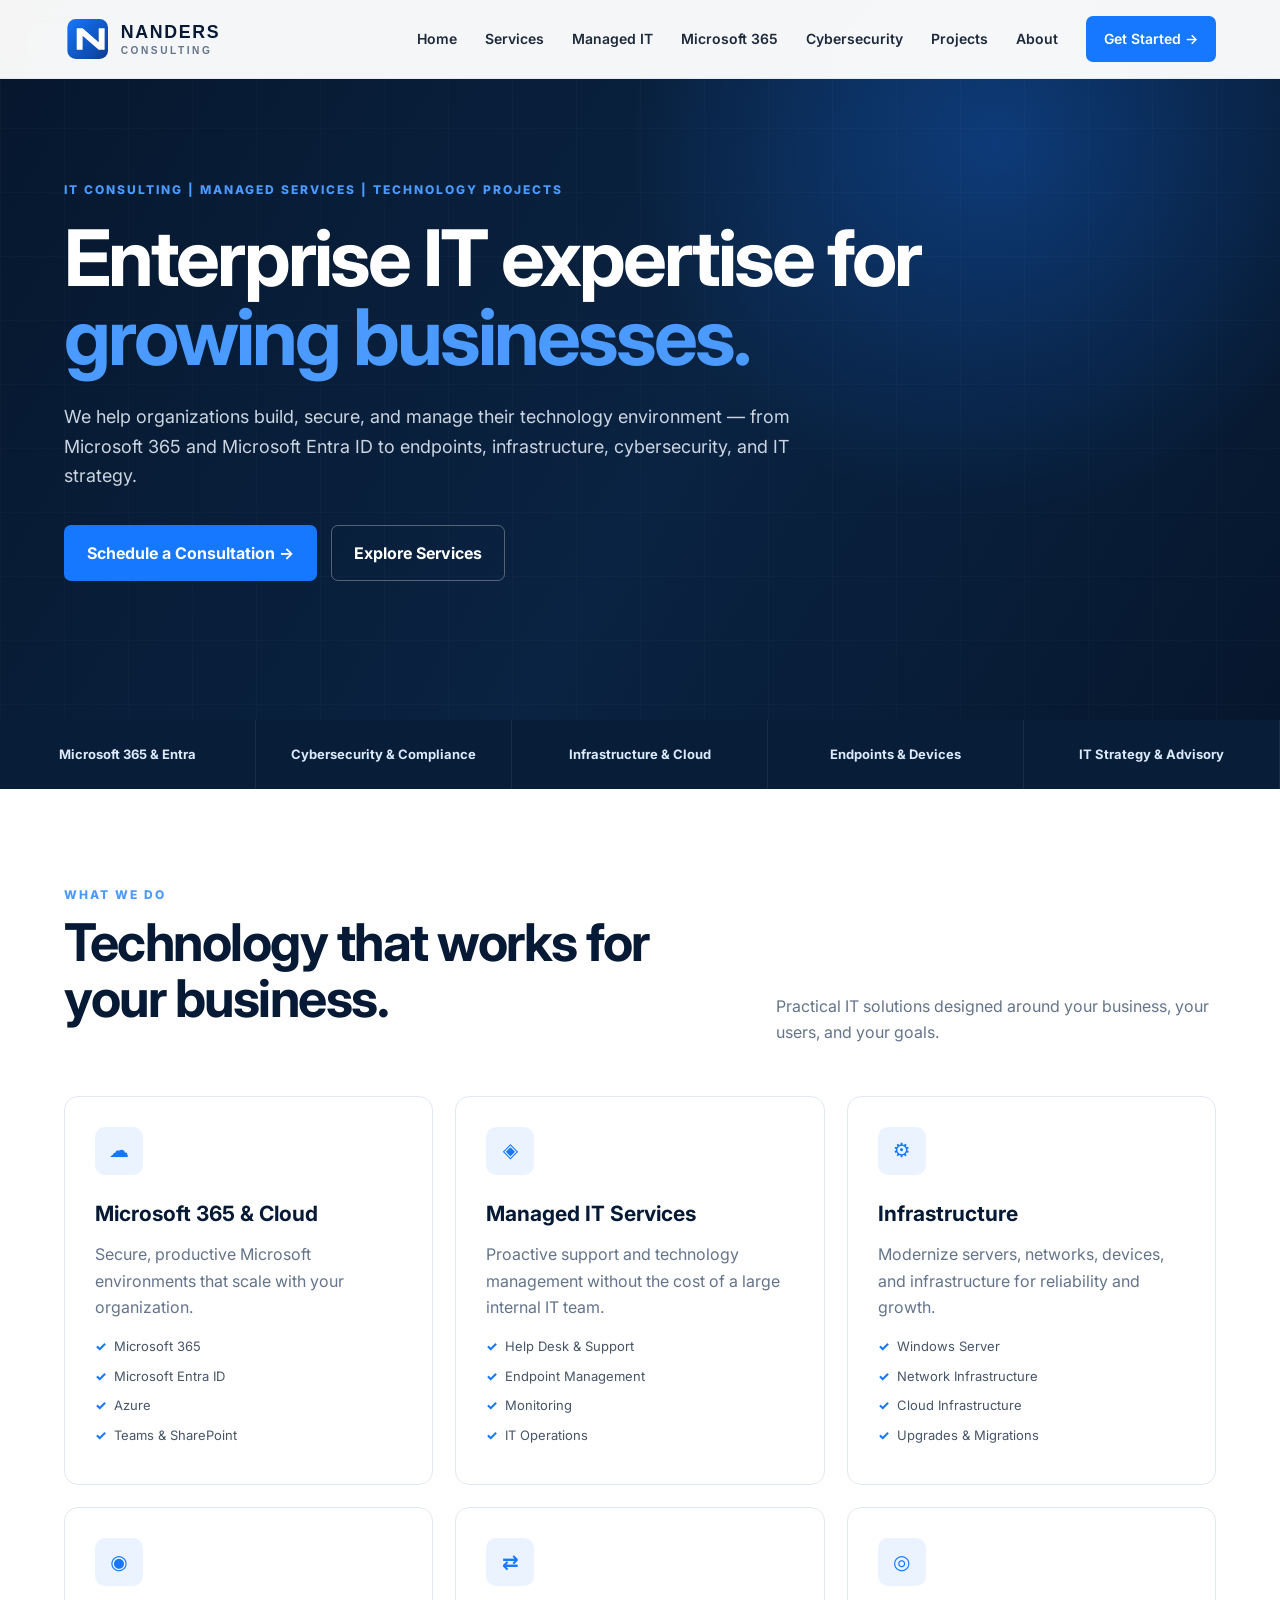
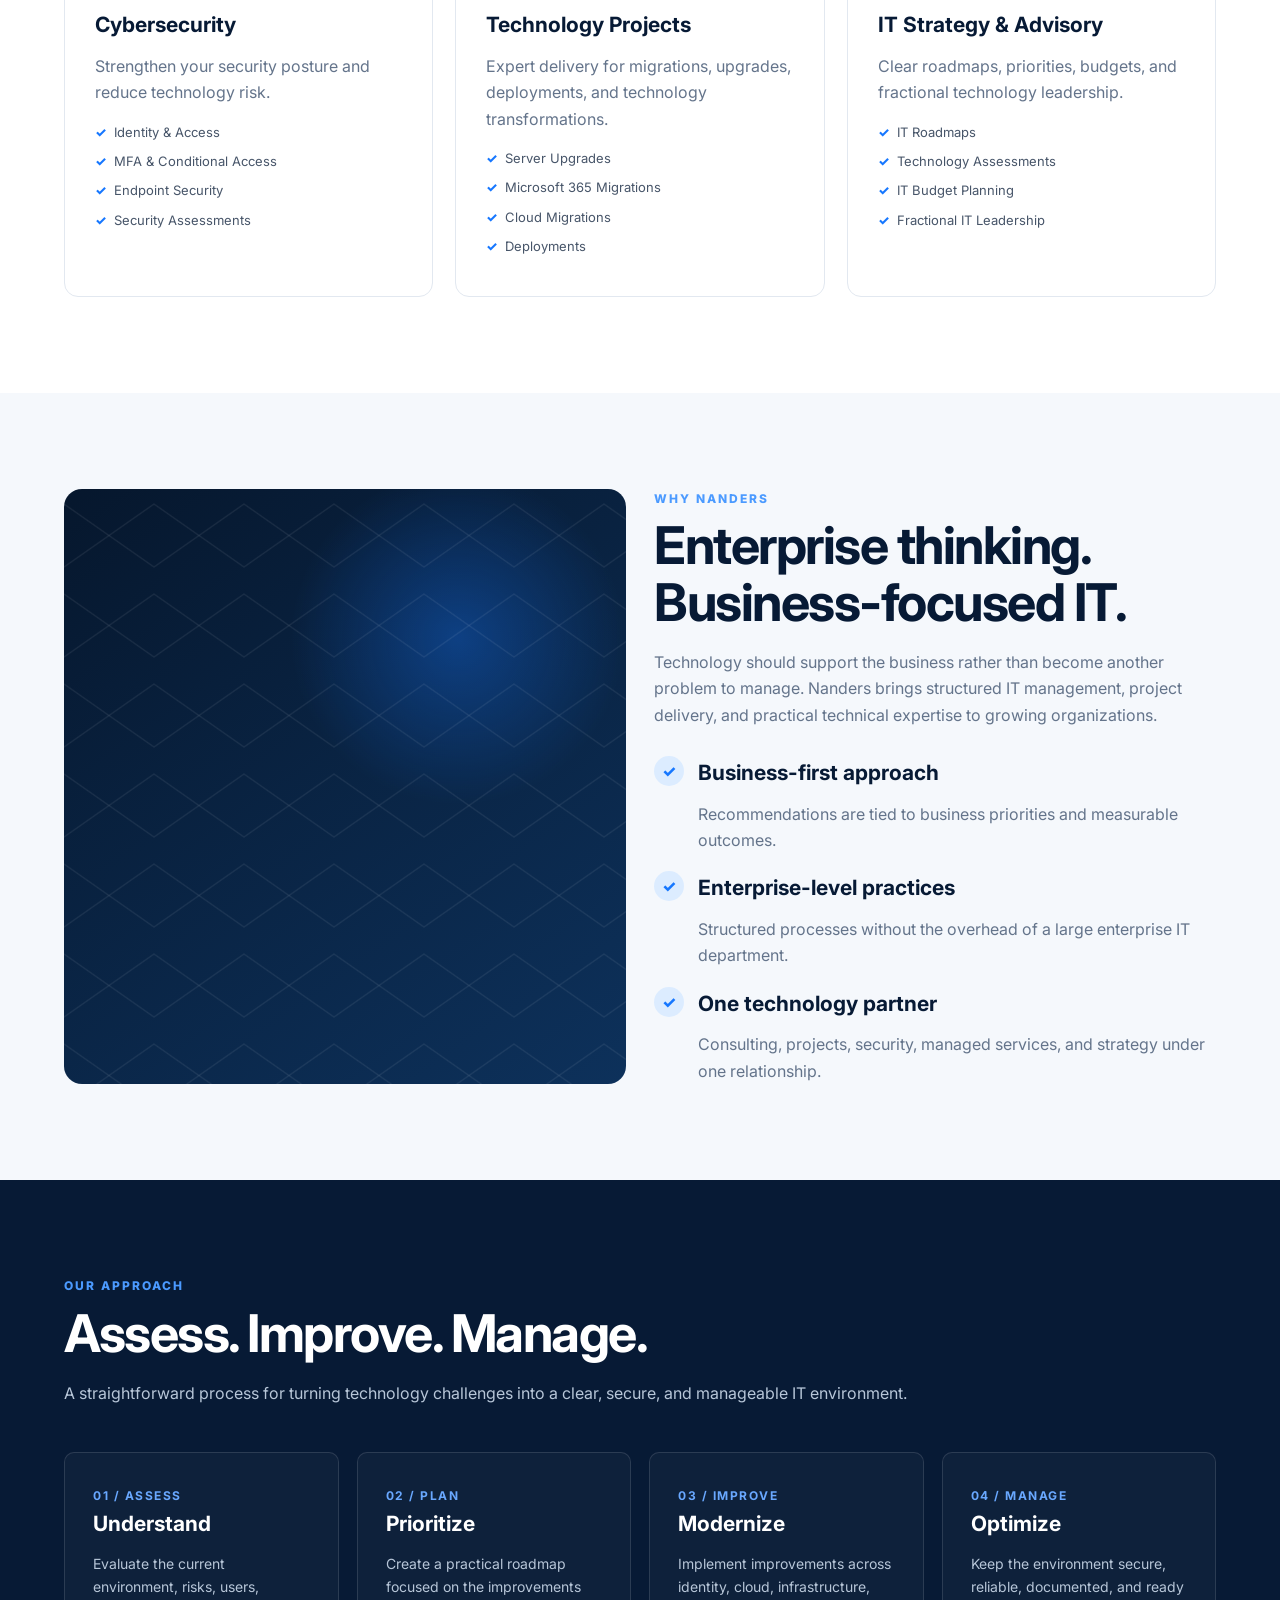
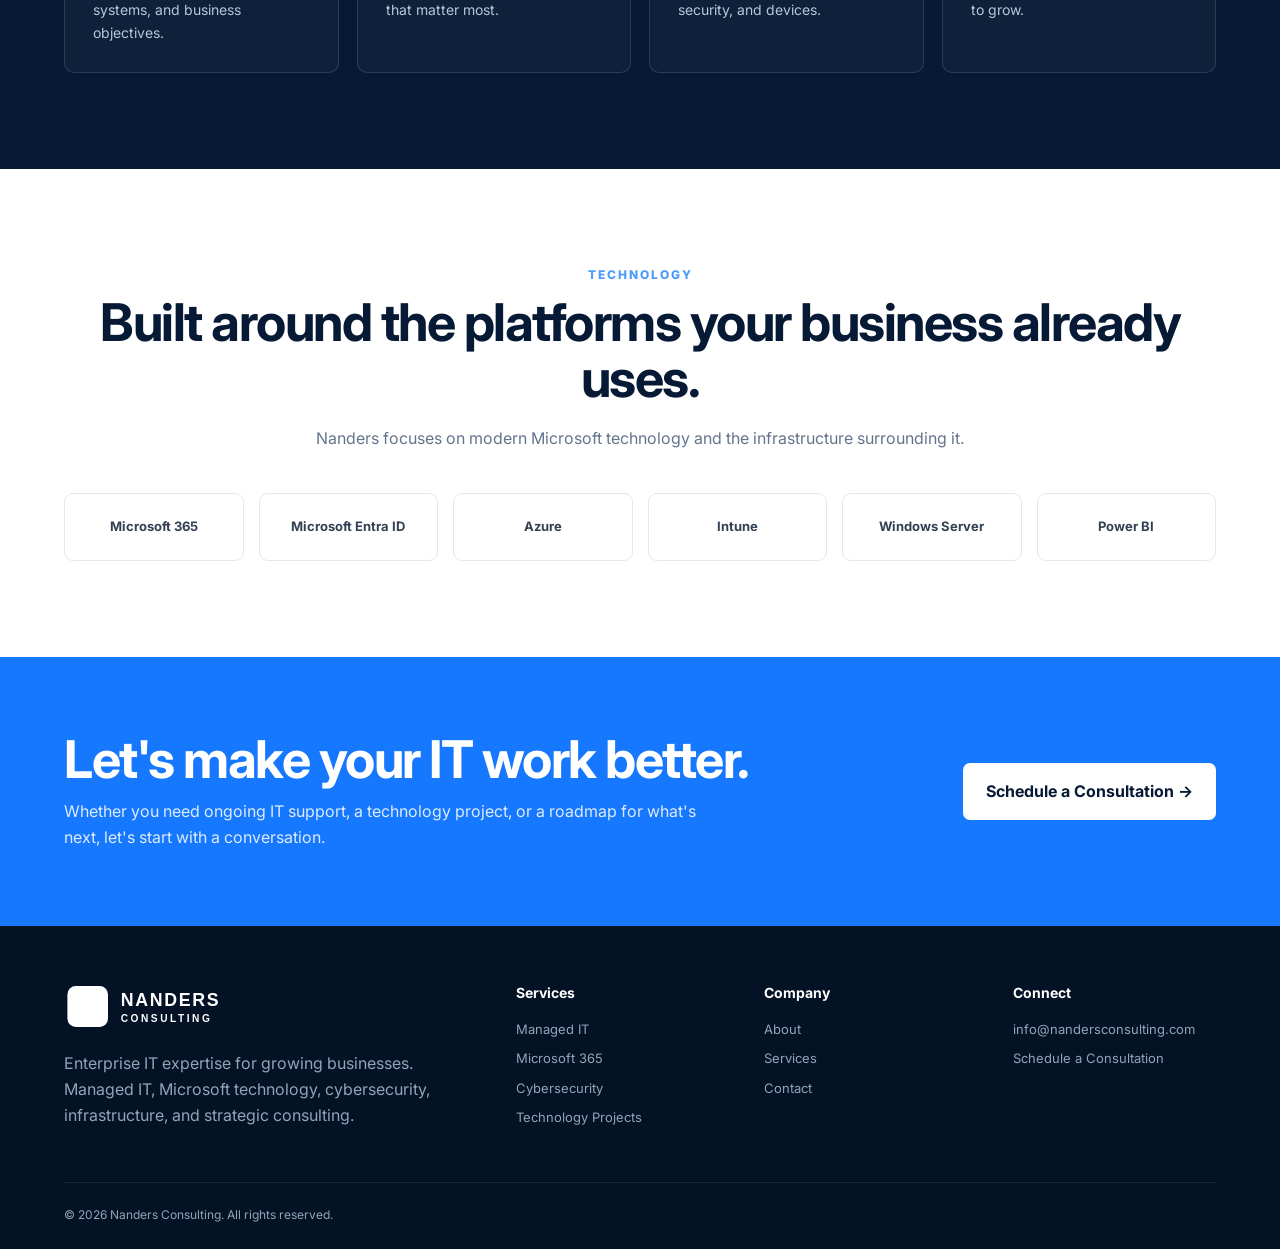
==== commit c563c118: "Update file paths for logo and stylesheets" ====
--- a/index.html
+++ b/index.html
@@ -5,14 +5,14 @@
 <meta name="viewport" content="width=device-width,initial-scale=1">
 <title>Enterprise IT Expertise | Nanders Consulting</title>
 <meta name="description" content="Nanders Consulting provides IT consulting, managed services, Microsoft 365, cybersecurity, infrastructure, and technology projects for growing businesses.">
-<link rel="icon" href="assets/favicon.svg" type="image/svg+xml">
-<link rel="stylesheet" href="css/styles.css">
+<link rel="icon" href="favicon.svg" type="image/svg+xml">
+<link rel="stylesheet" href="styles.css">
 </head>
 <body>
 <a class="skip" href="#main">Skip to content</a>
 <header class="site-header">
   <div class="container nav">
-    <a class="logo" href="index.html"><img src="assets/logo.svg" alt="Nanders Consulting"></a>
+    <a class="logo" href="index.html"><img src="logo.svg" alt="Nanders Consulting"></a>
     <nav class="nav-links">
       <a href="index.html">Home</a>
       <a href="services.html">Services</a>
@@ -99,7 +99,7 @@
   <div class="container">
     <div class="footer-grid">
       <div>
-        <img class="footer-logo" src="assets/logo.svg" alt="Nanders Consulting">
+        <img class="footer-logo" src="logo.svg" alt="Nanders Consulting">
         <p>Enterprise IT expertise for growing businesses. Managed IT, Microsoft technology, cybersecurity, infrastructure, and strategic consulting.</p>
       </div>
       <div><h4>Services</h4><ul>
@@ -121,7 +121,7 @@
     <div class="copyright">© <span data-year></span> Nanders Consulting. All rights reserved.</div>
   </div>
 </footer>
-<script src="js/main.js"></script>
+<script src="main.js"></script>
 
 </body>
-</html>+</html>
--- a/styles.css
+++ b/styles.css
@@ -0,0 +1,66 @@
+@import url('https://fonts.googleapis.com/css2?family=Inter:wght@400;500;600;700;800&display=swap');
+
+:root{
+  --navy:#071a35;--navy2:#0d2749;--blue:#1677ff;--blue2:#4b9aff;
+  --white:#fff;--off:#f5f8fc;--text:#1e293b;--muted:#64748b;--border:#e2e8f0;
+  --shadow:0 18px 50px rgba(7,26,53,.08);--radius:14px;
+}
+*{box-sizing:border-box;margin:0;padding:0}
+html{scroll-behavior:smooth}
+body{font-family:Inter,system-ui,sans-serif;color:var(--text);line-height:1.65;background:#fff}
+a{text-decoration:none;color:inherit}
+img{max-width:100%;display:block}
+.container{width:min(1180px,90%);margin:auto}
+.section{padding:96px 0}
+.skip{position:absolute;left:-9999px}.skip:focus{left:15px;top:15px;background:#fff;padding:10px;z-index:9999}
+.site-header{position:fixed;inset:0 0 auto;z-index:1000;background:rgba(255,255,255,.96);backdrop-filter:blur(12px);border-bottom:1px solid rgba(226,232,240,.8)}
+.nav{height:78px;display:flex;align-items:center;justify-content:space-between}
+.logo img{width:220px;height:auto}
+.nav-links{display:flex;align-items:center;gap:28px;font-size:14px;font-weight:600}
+.nav-links a{transition:.2s}.nav-links a:hover,.nav-links a.active{color:var(--blue)}
+.nav-cta{background:var(--blue);color:#fff!important;padding:11px 18px;border-radius:7px}
+.menu{display:none;border:0;background:none;font-size:26px;cursor:pointer}
+.hero{padding:180px 0 105px;min-height:720px;color:#fff;background:
+radial-gradient(circle at 78% 20%,rgba(22,119,255,.30),transparent 32%),
+linear-gradient(120deg,#06172d,#0a2342 55%,#06172d);position:relative;overflow:hidden}
+.hero:after{content:"";position:absolute;inset:0;opacity:.12;background-image:linear-gradient(rgba(255,255,255,.15) 1px,transparent 1px),linear-gradient(90deg,rgba(255,255,255,.15) 1px,transparent 1px);background-size:64px 64px}
+.hero>*{position:relative;z-index:2}
+.eyebrow,.label{color:var(--blue2);font-size:12px;font-weight:800;letter-spacing:2px}
+.hero h1{font-size:clamp(46px,7vw,78px);line-height:1.02;letter-spacing:-3px;max-width:900px;margin:18px 0 25px}
+.hero h1 span{color:var(--blue2)}
+.hero p{max-width:760px;color:#cbd5e1;font-size:18px;margin-bottom:34px}
+.actions{display:flex;gap:14px;flex-wrap:wrap}.btn{display:inline-flex;align-items:center;justify-content:center;padding:14px 22px;border-radius:7px;font-weight:700;transition:.2s;border:1px solid transparent}
+.btn-primary{background:var(--blue);color:#fff}.btn-primary:hover{transform:translateY(-2px);background:#0d68e6}
+.btn-light{background:#fff;color:var(--navy)}.btn-light:hover{transform:translateY(-2px)}
+.btn-outline{border-color:rgba(255,255,255,.3);color:#fff}.btn-outline:hover{background:rgba(255,255,255,.08)}
+.service-strip{background:#081d37;color:#dbeafe}.strip-grid{display:grid;grid-template-columns:repeat(5,1fr)}
+.strip-grid div{padding:24px 15px;text-align:center;font-size:13px;font-weight:700;border-right:1px solid rgba(255,255,255,.08)}
+.page-hero{padding:150px 0 80px;background:var(--navy);color:#fff}.page-hero h1{font-size:clamp(42px,6vw,66px);line-height:1.05;letter-spacing:-2px;margin:14px 0}.page-hero p{max-width:720px;color:#cbd5e1;font-size:18px}
+.section-head{margin-bottom:50px}.section-head.split{display:flex;align-items:end;justify-content:space-between;gap:40px}.section-head .muted{max-width:610px}
+h2{font-size:clamp(34px,5vw,52px);line-height:1.08;letter-spacing:-1.5px;color:var(--navy);margin:10px 0 18px}
+h3{color:var(--navy);font-size:21px;margin-bottom:10px}.muted{color:var(--muted)}
+.grid-3{display:grid;grid-template-columns:repeat(3,1fr);gap:22px}.grid-2{display:grid;grid-template-columns:repeat(2,1fr);gap:28px}
+.card{border:1px solid var(--border);border-radius:var(--radius);padding:30px;background:#fff;transition:.25s}.card:hover{transform:translateY(-4px);box-shadow:var(--shadow);border-color:#bdd7ff}
+.icon{width:48px;height:48px;border-radius:10px;background:#eaf3ff;color:var(--blue);display:grid;place-items:center;font-weight:800;font-size:20px;margin-bottom:22px}
+.card ul{list-style:none;margin-top:16px}.card li{font-size:13px;margin:8px 0;color:#475569}.card li:before{content:"✓";color:var(--blue);font-weight:800;margin-right:8px}
+.band{background:var(--off)}.dark{background:var(--navy);color:#fff}.dark h2,.dark h3{color:#fff}.dark .muted{color:#b7c6d8}
+.approach{display:grid;grid-template-columns:repeat(4,1fr);gap:18px;margin-top:45px}.step{border:1px solid rgba(255,255,255,.12);padding:28px;border-radius:10px;background:rgba(255,255,255,.03)}.step b{color:#69a8ff;font-size:12px;letter-spacing:1.5px}.step p{color:#b7c6d8;font-size:14px;margin-top:10px}
+.checklist{display:grid;gap:18px;margin-top:28px}.check{display:flex;gap:14px}.check span{width:30px;height:30px;border-radius:50%;background:#dcecff;color:var(--blue);display:grid;place-items:center;font-weight:800;flex:none}
+.visual{border-radius:18px;min-height:420px;background:radial-gradient(circle at 70% 25%,rgba(22,119,255,.35),transparent 28%),linear-gradient(145deg,#06172d,#0d315b);position:relative;overflow:hidden}
+.visual:after{content:"";position:absolute;inset:0;background-image:linear-gradient(35deg,transparent 48%,rgba(255,255,255,.08) 49%,transparent 50%),linear-gradient(-35deg,transparent 48%,rgba(255,255,255,.08) 49%,transparent 50%);background-size:90px 90px}
+.tech-grid{display:grid;grid-template-columns:repeat(6,1fr);gap:15px;margin-top:42px}.tech{border:1px solid var(--border);padding:22px 10px;border-radius:9px;text-align:center;font-weight:700;font-size:13px;color:#334155}
+.cta{background:var(--blue);color:#fff;padding:75px 0}.cta-inner{display:flex;justify-content:space-between;align-items:center;gap:35px}.cta h2{color:#fff;margin:0 0 10px}.cta p{color:#dcecff;max-width:650px}
+.contact-grid{display:grid;grid-template-columns:1fr 1fr;gap:70px}.form{background:#fff;border:1px solid var(--border);border-radius:var(--radius);padding:32px;box-shadow:var(--shadow)}.field{margin-bottom:17px}.field label{display:block;font-size:13px;font-weight:700;margin-bottom:6px}.field input,.field textarea,.field select{width:100%;padding:13px;border:1px solid var(--border);border-radius:7px;font:inherit;outline:none}.field input:focus,.field textarea:focus,.field select:focus{border-color:var(--blue)}.field textarea{min-height:140px;resize:vertical}
+.footer{background:#041225;color:#94a3b8;padding:55px 0 25px}.footer-grid{display:grid;grid-template-columns:2fr 1fr 1fr 1fr;gap:45px;margin-bottom:45px}.footer-logo{width:220px;margin-bottom:18px;filter:brightness(0) invert(1)}.footer h4{color:#fff;font-size:14px;margin-bottom:15px}.footer ul{list-style:none}.footer li{margin:8px 0;font-size:13px}.footer a:hover{color:#fff}.copyright{border-top:1px solid rgba(255,255,255,.08);padding-top:22px;font-size:12px}
+.notice{padding:13px 16px;background:#fff8e8;border:1px solid #f5d58a;border-radius:8px;color:#765d16;font-size:13px;margin-top:18px}
+@media(max-width:900px){
+ .nav-links{display:none;position:absolute;top:78px;left:0;width:100%;background:#fff;flex-direction:column;padding:22px;gap:18px;border-bottom:1px solid var(--border)}
+ .nav-links.open{display:flex}.menu{display:block}.strip-grid{grid-template-columns:repeat(2,1fr)}.strip-grid div{border-bottom:1px solid rgba(255,255,255,.08)}
+ .grid-3{grid-template-columns:repeat(2,1fr)}.approach{grid-template-columns:repeat(2,1fr)}.tech-grid{grid-template-columns:repeat(3,1fr)}
+ .contact-grid{grid-template-columns:1fr}.footer-grid{grid-template-columns:repeat(2,1fr)}.cta-inner{flex-direction:column;align-items:flex-start}
+}
+@media(max-width:600px){
+ .section{padding:70px 0}.hero{padding:145px 0 80px;min-height:650px}.hero h1{font-size:48px}.hero p{font-size:16px}
+ .strip-grid,.grid-3,.grid-2,.approach,.tech-grid,.footer-grid{grid-template-columns:1fr}.section-head.split{display:block}.visual{min-height:300px}
+ .logo img{width:190px}.page-hero{padding:135px 0 65px}
+}
